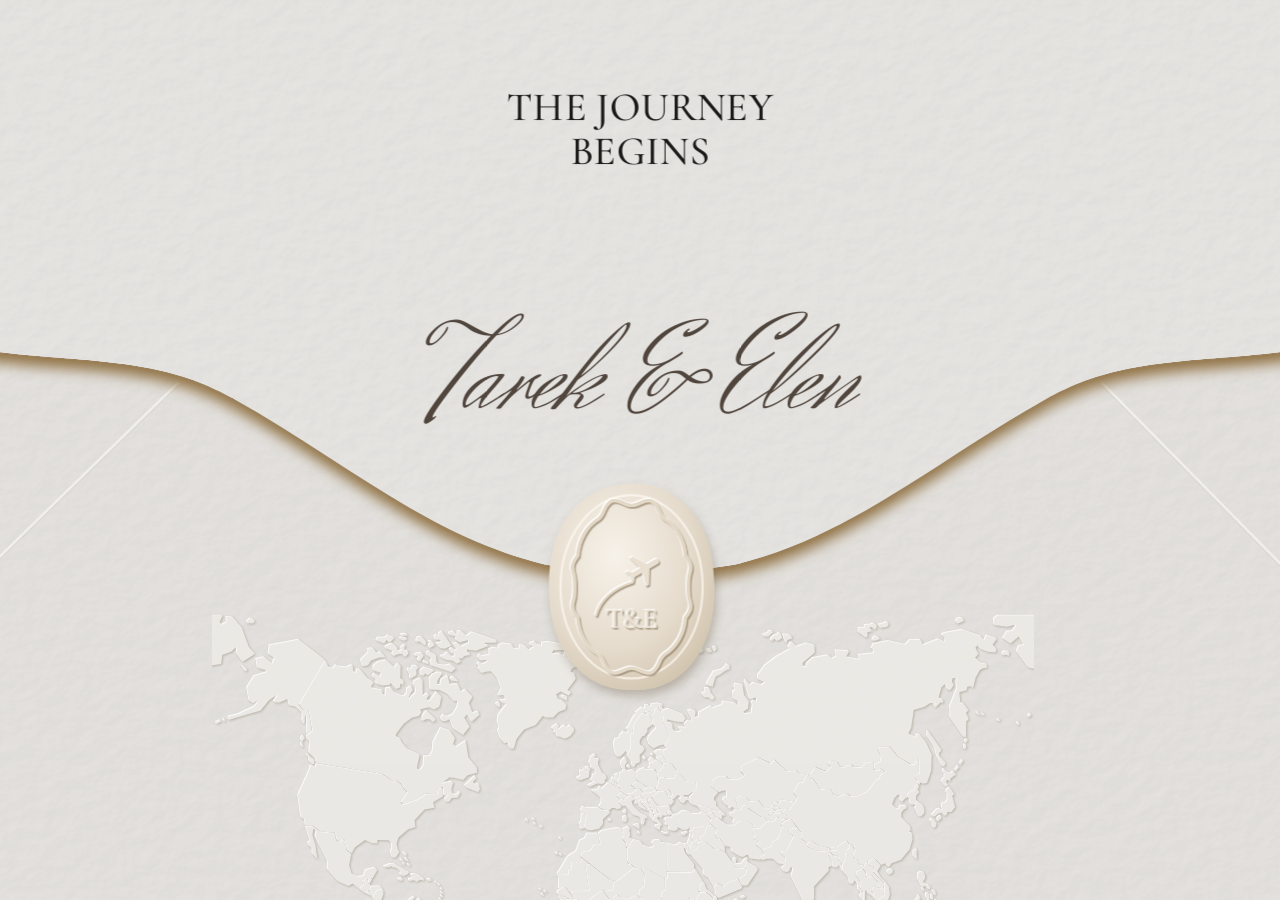
==== index.html @ 135fc6ed "Update index.html" ====
<!DOCTYPE html>
<html lang="en">
<head>
  <meta charset="UTF-8">
  <meta name="viewport" content="width=device-width, initial-scale=1">
  <title>Save the Date</title>
  <meta name="description" content="Tarek &amp; Elen · July 22, 2027 · Yerevan, Armenia">
  <meta property="og:type" content="website">
  <meta property="og:url" content="https://tarekandelen.com/">
  <meta property="og:title" content="Save the Date">
  <meta property="og:description" content="Tarek &amp; Elen · July 22, 2027 · Yerevan, Armenia">
  <meta property="og:image" content="https://tarekandelen.com/images/share-preview.jpg">
  <meta property="og:image:width" content="1200">
  <meta property="og:image:height" content="630">
  <meta name="twitter:card" content="summary_large_image">
  <meta name="twitter:title" content="Save the Date">
  <meta name="twitter:description" content="Tarek &amp; Elen · July 22, 2027 · Yerevan, Armenia">
  <meta name="twitter:image" content="https://tarekandelen.com/images/share-preview.jpg">
  <link rel="icon" href="data:,">
  <link rel="preconnect" href="https://fonts.googleapis.com">
  <link rel="preconnect" href="https://fonts.gstatic.com" crossorigin>
  <link href="https://fonts.googleapis.com/css2?family=Cormorant+Garamond:wght@400;500;600;700&family=Cormorant+SC:wght@500;600;700&family=Gilda+Display&family=Great+Vibes&family=Herr+Von+Muellerhoff&family=Hurricane&family=Ms+Madi&family=Pinyon+Script&family=Playfair+Display:wght@800&family=Tinos&display=swap" rel="stylesheet">
  <link rel="stylesheet" href="css/style.css">
</head>
<body>

  <!-- ============ PAGE 1 : ENVELOPE ============ -->
  <main id="page-envelope" class="page is-active" aria-label="Envelope">
    <div class="stage">
      <svg class="envelope env-back" viewBox="0 0 1568 788" preserveAspectRatio="none" aria-hidden="true">
        <defs>
          <filter id="paper" x="0" y="0" width="100%" height="100%">
            <feTurbulence type="fractalNoise" baseFrequency="0.06 0.08" numOctaves="3" seed="7" result="n"/>
            <feDiffuseLighting in="n" lighting-color="#fff" surfaceScale="0.7" result="l">
              <feDistantLight azimuth="225" elevation="55"/>
            </feDiffuseLighting>
            <feComposite in="l" in2="SourceGraphic" operator="in" result="lit"/>
            <feComponentTransfer in="lit" result="soft"><feFuncR type="linear" slope=".35" intercept=".65"/><feFuncG type="linear" slope=".35" intercept=".65"/><feFuncB type="linear" slope=".35" intercept=".65"/></feComponentTransfer>
            <feBlend in="SourceGraphic" in2="soft" mode="multiply"/>
          </filter>
          <filter id="flapShadow" x="-5%" y="-5%" width="110%" height="130%">
            <feGaussianBlur in="SourceAlpha" stdDeviation="6" result="b"/>
            <feOffset dy="9" result="o"/>
            <feFlood flood-color="#8c6c3c" flood-opacity="0.95"/>
            <feComposite in2="o" operator="in" result="s"/>
            <feMerge><feMergeNode in="s"/><feMergeNode in="SourceGraphic"/></feMerge>
          </filter>
        
          <linearGradient id="innerShade" x1="0" y1="0" x2="0" y2="1">
            <stop offset="0" stop-color="#cbc4b8"/>
            <stop offset="1" stop-color="#e2ddd4"/>
          </linearGradient>
          <filter id="pocketShadow" x="-5%" y="-30%" width="110%" height="140%">
            <feDropShadow dx="0" dy="-4" stdDeviation="5" flood-color="#6f5f47" flood-opacity=".35"/>
          </filter>
        </defs>
        <rect width="1568" height="788" fill="url(#innerShade)"/>
        <rect width="1568" height="788" fill="#d4cfc6" opacity=".5" filter="url(#paper)"/>
      </svg>

      <div class="env-card" aria-hidden="true">
        <img src="images/hero-photo.jpg" alt="">
        <div class="env-card-text">
          <div class="ec-head"><span class="ec-dash"></span><span class="ec-std">SAVE THE<br>DATE</span><span class="ec-dash"></span></div>
          <span class="ec-date">July 22, 2027</span>
        </div>
      </div>

      <svg class="envelope env-front" viewBox="0 0 1568 788" preserveAspectRatio="none" aria-hidden="true">
        <g filter="url(#pocketShadow)">
          <path fill="#e8e6e2" filter="url(#paper)" d="M0 228 C40 268 120 300 260 312 C340 318 380 322 430 350 C520 400 600 470 700 494 C740 502 828 502 868 494 C968 470 1048 400 1138 350 C1188 322 1228 318 1308 312 C1448 300 1528 268 1568 228 L1568 788 L0 788 Z"/>
        </g>
        <path d="M380 335 L0 705" stroke="#f6f5f2" stroke-width="2.5" opacity=".75"/>
        <path d="M380 337 L0 707" stroke="#d3d0ca" stroke-width="1" opacity=".6"/>
        <path d="M1188 335 L1568 720" stroke="#f6f5f2" stroke-width="2.5" opacity=".75"/>
        <path d="M1188 337 L1568 722" stroke="#d3d0ca" stroke-width="1" opacity=".6"/>
      </svg>

      <img class="world-map" src="images/world-map.svg" alt="" aria-hidden="true">

      <div class="flap-layer">
      <svg class="envelope env-flap" viewBox="0 0 1568 788" preserveAspectRatio="none" aria-hidden="true">
        <g filter="url(#flapShadow)">
          <path fill="#eae9e6" filter="url(#paper)" d="M0 228 C40 268 120 300 260 312 C340 318 380 322 430 350 C520 400 600 470 700 494 C740 502 828 502 868 494 C968 470 1048 400 1138 350 C1188 322 1228 318 1308 312 C1448 300 1528 268 1568 228 L1568 0 L0 0 Z"/>
        </g>
      </svg>
      <h2 class="journey">THE JOURNEY<br>BEGINS</h2>
      <h1 class="env-names">Tarek &amp; Elen</h1>

      <a class="seal-link" href="#invitation" id="open-invitation" aria-label="Open invitation">
      <svg class="seal" viewBox="0 0 150 185" aria-hidden="true">
        <defs>
          <radialGradient id="wax" cx="40%" cy="35%" r="75%">
            <stop offset="0" stop-color="#f7f2ea"/>
            <stop offset=".6" stop-color="#e6dccd"/>
            <stop offset="1" stop-color="#cfc1aa"/>
          </radialGradient>
          <filter id="sealShadow" x="-20%" y="-20%" width="140%" height="140%">
            <feDropShadow dx="2" dy="5" stdDeviation="4" flood-color="#6b5a40" flood-opacity=".35"/>
          </filter>
          <filter id="emboss" x="-10%" y="-10%" width="120%" height="120%">
            <feDropShadow dx="-1" dy="-1" stdDeviation=".4" flood-color="#fff" flood-opacity=".95" result="h"/>
            <feDropShadow dx="1.2" dy="1.4" stdDeviation=".6" flood-color="#8d7c62" flood-opacity=".7"/>
          </filter>
        </defs>
        <path filter="url(#sealShadow)" fill="url(#wax)" d="M75 3 C95 2 112 10 126 26 C141 43 147 66 147 92 C148 120 141 145 125 163 C110 179 92 184 74 183 C55 183 37 176 24 160 C8 141 3 117 3 92 C3 66 9 42 25 25 C38 11 56 3 75 3 Z"/>
        <ellipse cx="75" cy="93" rx="62" ry="80" fill="none" stroke="#fffaf2" stroke-width="2" opacity=".7"/>
        <g filter="url(#emboss)" fill="#e9e0d2">
          <path fill="none" stroke="#e3d8c6" stroke-width="3" d="M75 22 C82 22 86 16 92 18 C100 22 98 30 104 34 C114 40 121 52 122 66 C125 70 128 74 126 80 C124 86 124 100 126 106 C128 112 125 116 122 120 C121 134 114 146 104 152 C98 156 100 164 92 168 C86 170 82 164 75 164 C68 164 64 170 58 168 C50 164 52 156 46 152 C36 146 29 134 28 120 C25 116 22 112 24 106 C26 100 26 86 24 80 C22 74 25 70 28 66 C29 52 36 40 46 34 C52 30 50 22 58 18 C64 16 68 22 75 22 Z"/>
          <path fill="none" stroke="#e3d8c6" stroke-width="1.8" stroke-linecap="round" d="M44 118 C48 104 60 94 76 89"/>
          <g transform="translate(86 78) rotate(60) scale(1.5) translate(-12 -12)">
            <path d="M21 16v-2l-8-5V3.5c0-.83-.67-1.5-1.5-1.5S10 2.67 10 3.5V9l-8 5v2l8-2.5V19l-2 1.5V22l3.5-1 3.5 1v-1.5L13 19v-5.5l8 2.5z"/>
          </g>
          <text x="75" y="129" text-anchor="middle" font-family="Cormorant Garamond, serif" font-size="25" font-weight="500" letter-spacing="-0.5">T&amp;E</text>
        </g>
      </svg>
      </a>
      </div>

    </div>
  </main>

  <!-- ============ PAGE 2 : INVITATION ============ -->
  <main id="page-invitation" class="page" aria-label="Invitation">

    <!-- Save the date -->
    <section class="hero">
      <div class="bg" style="background-image:url('images/hero-background.jpg')"></div>
      <img class="hero-photo" src="images/hero-photo.jpg" alt="Tarek and Elen">
      <div class="hero-text">
        <div class="std-block">
          <span class="gold-dash"></span>
          <h1 class="std">SAVE THE<br>DATE</h1>
          <span class="gold-dash"></span>
        </div>
        <p class="std-date">July 22, 2027</p>
        <p class="std-names">Tarek &amp; Elen</p>
      </div>
    </section>


    <!-- Wedding passport -->
    <section class="panel passport">
      <div class="bg fade" style="background-image:url('images/passport-background.jpg')"></div>
      <div class="card">
        <!-- PASSPORT ART START (generated by tools/make_passport_svg.py; strip photos = images/strip-1.jpg, strip-2.jpg, strip-3.jpg) -->
<svg class="passport-art" viewBox="0 0 882 1800" preserveAspectRatio="xMidYMid slice" aria-hidden="true">
  <defs>
    <linearGradient id="pp-bg" x1="0" y1="0" x2="0" y2="1">
      <stop offset="0" stop-color="#f4eee8"/><stop offset=".55" stop-color="#f1e8de"/><stop offset="1" stop-color="#efe3d4"/>
    </linearGradient>
    <filter id="pp-linen" x="0" y="0" width="100%" height="100%">
      <feTurbulence type="fractalNoise" baseFrequency="0.9 0.012" numOctaves="2" seed="3" result="a"/>
      <feTurbulence type="fractalNoise" baseFrequency="0.012 0.9" numOctaves="2" seed="5" result="b"/>
      <feBlend in="a" in2="b" mode="multiply" result="n"/>
      <feColorMatrix in="n" type="matrix" values="0 0 0 0 .55  0 0 0 0 .45  0 0 0 0 .35  0 0 0 -.9 .62" result="tint"/>
      <feComposite in="tint" in2="SourceGraphic" operator="in" result="t"/>
      <feMerge><feMergeNode in="SourceGraphic"/><feMergeNode in="t"/></feMerge>
    </filter>
    <filter id="pp-soft" x="-30%" y="-30%" width="160%" height="160%"><feGaussianBlur stdDeviation="18"/></filter>
    <filter id="pp-shadow" x="-20%" y="-20%" width="140%" height="140%">
      <feDropShadow dx="3" dy="8" stdDeviation="9" flood-color="#6d5b44" flood-opacity=".28"/>
    </filter>
    <filter id="pp-shadow-sm" x="-20%" y="-20%" width="140%" height="140%">
      <feDropShadow dx="2" dy="4" stdDeviation="4" flood-color="#5d4e3a" flood-opacity=".3"/>
    </filter>
    <filter id="pp-emboss" x="-10%" y="-10%" width="120%" height="120%">
      <feDropShadow dx="-1.2" dy="-1.2" stdDeviation=".5" flood-color="#fff" flood-opacity=".95" result="h"/>
      <feDropShadow dx="1.5" dy="1.8" stdDeviation=".8" flood-color="#8d7a5c" flood-opacity=".65"/>
    </filter>
    <filter id="pp-paper" x="0" y="0" width="100%" height="100%">
      <feTurbulence type="fractalNoise" baseFrequency=".8" numOctaves="2" seed="9" result="n"/>
      <feColorMatrix in="n" type="matrix" values="0 0 0 0 .4  0 0 0 0 .4  0 0 0 0 .4  0 0 0 -1.2 .75" result="g"/>
      <feComposite in="g" in2="SourceGraphic" operator="in" result="t"/>
      <feMerge><feMergeNode in="SourceGraphic"/><feMergeNode in="t"/></feMerge>
    </filter>
    <filter id="pp-bw"><feColorMatrix type="saturate" values="0"/></filter>
    <linearGradient id="pp-cover" x1="0" y1="0" x2="1" y2="1">
      <stop offset="0" stop-color="#e3e1dd"/><stop offset=".5" stop-color="#d9d6d1"/><stop offset="1" stop-color="#cfccc6"/>
    </linearGradient>
    <linearGradient id="pp-env-back" x1="0" y1="0" x2="0" y2="1">
      <stop offset="0" stop-color="#c2c6cc"/><stop offset="1" stop-color="#babfc6"/>
    </linearGradient>
    <linearGradient id="pp-env-front" x1="0" y1="0" x2="0" y2="1">
      <stop offset="0" stop-color="#d1d4d9"/><stop offset="1" stop-color="#c8ccd2"/>
    </linearGradient>
    <radialGradient id="pp-wax" cx="38%" cy="32%" r="75%">
      <stop offset="0" stop-color="#faf5ea"/><stop offset=".6" stop-color="#ebe0cc"/><stop offset="1" stop-color="#d3c3a6"/>
    </radialGradient>
    <radialGradient id="pp-cushion" cx="45%" cy="40%" r="65%">
      <stop offset="0" stop-color="#fbf6ec"/><stop offset=".7" stop-color="#f1e6d3"/><stop offset="1" stop-color="#e2d2b8"/>
    </radialGradient>
    <radialGradient id="pp-ruffle" cx="50%" cy="45%" r="60%">
      <stop offset=".6" stop-color="#efe3cf"/><stop offset="1" stop-color="#e4d4b9"/>
    </radialGradient>
    <linearGradient id="pp-gold" x1="0" y1="0" x2="1" y2="1">
      <stop offset="0" stop-color="#e8cd94"/><stop offset=".5" stop-color="#b98d4d"/><stop offset="1" stop-color="#ddbf82"/>
    </linearGradient>
    <radialGradient id="petal" cx="40%" cy="35%" r="80%">
      <stop offset="0" stop-color="#ffffff"/><stop offset=".7" stop-color="#f6f1e7"/><stop offset="1" stop-color="#e3dac8"/>
    </radialGradient>
    <radialGradient id="petalIn" cx="50%" cy="50%" r="70%">
      <stop offset="0" stop-color="#f3ead6"/><stop offset="1" stop-color="#fbf8f1"/>
    </radialGradient>
    <clipPath id="pp-ph1"><rect x="0" y="0" width="212" height="196"/></clipPath>
  </defs>

  <!-- linen background + silk -->
  <rect width="882" height="1800" fill="url(#pp-bg)" filter="url(#pp-linen)"/>
  <g filter="url(#pp-soft)" fill="#fff" opacity=".5" transform="rotate(-8 441 1300)">
    <path d="M-40 1060 C140 1000 300 1090 460 1040 C620 990 760 1060 940 1010 L940 1090 C760 1140 620 1070 460 1120 C300 1170 140 1080 -40 1140Z"/>
    <path d="M-40 1300 C160 1230 330 1330 500 1270 C670 1210 790 1290 940 1240 L940 1320 C790 1370 670 1290 500 1350 C330 1410 160 1310 -40 1380Z" opacity=".8"/>
    <path d="M-40 1560 C160 1500 330 1590 520 1530 C700 1470 800 1550 940 1510 L940 1610 C800 1650 700 1570 520 1630 C330 1690 160 1600 -40 1660Z" opacity=".7"/>
  </g>

  <!-- envelope back -->
  <g filter="url(#pp-shadow)">
    <rect x="158" y="548" width="632" height="502" rx="4" fill="url(#pp-env-back)"/>
  </g>
  <path d="M170 560 L480 790 L778 560Z" fill="#ece3d4"/>

  <!-- photo strip -->
  <g transform="rotate(1.6 665 390)" filter="url(#pp-shadow-sm)">
    <rect x="532" y="62" width="262" height="648" fill="#fbfbfa"/>
    <text x="543" y="98" font-size="11" fill="#555" font-family="Arial">&#x25AA;&#x25AA;</text>
    <text x="772" y="330" font-size="11" fill="#555" font-family="Arial">&#x25AA;&#x25AA;</text>
    <g transform="translate(557 78)"><rect width="212" height="196" fill="#bbb"/>
      <image href="images/strip-1.jpg" width="212" height="196" preserveAspectRatio="xMidYMid slice" clip-path="url(#pp-ph1)" filter="url(#pp-bw)"/></g>
    <g transform="translate(557 288)"><rect width="212" height="196" fill="#bbb"/>
      <image href="images/strip-2.jpg" width="212" height="196" preserveAspectRatio="xMidYMid slice" clip-path="url(#pp-ph1)" filter="url(#pp-bw)"/></g>
    <g transform="translate(557 498)"><rect width="212" height="196" fill="#bbb"/>
      <image href="images/strip-3.jpg" width="212" height="196" preserveAspectRatio="xMidYMid slice" clip-path="url(#pp-ph1)" filter="url(#pp-bw)"/></g>
  </g>

  <!-- passport -->
  <g transform="rotate(-2.5 355 425)" filter="url(#pp-shadow)">
    <rect x="148" y="160" width="412" height="530" rx="24" fill="url(#pp-cover)" filter="url(#pp-paper)"/>
    <rect x="148" y="160" width="26" height="530" rx="12" fill="#fff" opacity=".35"/>
    <rect x="160" y="172" width="388" height="506" rx="16" fill="none" stroke="#f3f1ec" stroke-width="2" stroke-dasharray="7 6" opacity=".9"/>
    <g fill="#4a4846">
      <text x="355" y="268" text-anchor="middle" font-family="Ms Madi, cursive" font-size="92" stroke="#4a4846" stroke-width="1.6">Wedding</text>
      <text x="358" y="330" text-anchor="middle" font-family="Cormorant SC, serif" font-weight="600" font-size="34" letter-spacing="4">PASSPORT</text>
      <ellipse cx="370" cy="455" rx="108" ry="98" fill="none" stroke="#5a5856" stroke-width="1.6"/>
      <path d="M262 515 C300 495 360 520 420 540 C470 556 520 548 548 532" fill="none" stroke="#4a4846" stroke-width="2.4" stroke-linecap="round"/>
      <path d="M392 360 C420 352 452 356 470 340" fill="none" stroke="#4a4846" stroke-width="2.2" stroke-linecap="round"/>
      <text x="338" y="470" text-anchor="middle" font-family="Pinyon Script, cursive" font-size="150">T</text>
      <text x="402" y="532" text-anchor="middle" font-family="Cormorant Garamond, serif" font-weight="500" font-size="132">E</text>
      <g stroke="#4a4846" stroke-width="2" fill="#4a4846">
        <path d="M262 545 C276 530 292 522 308 520" fill="none"/>
        <ellipse cx="274" cy="526" rx="9" ry="4" transform="rotate(-40 274 526)"/>
        <ellipse cx="288" cy="518" rx="9" ry="4" transform="rotate(-50 288 518)"/>
        <ellipse cx="282" cy="540" rx="9" ry="4" transform="rotate(20 282 540)"/>
        <ellipse cx="298" cy="532" rx="9" ry="4" transform="rotate(10 298 532)"/>
      </g>
      <text x="376" y="642" text-anchor="middle" font-family="Cormorant SC, serif" font-weight="700" font-size="28" letter-spacing="4">ARMENIA</text>
    </g>
  </g>

  <!-- rose (behind the front pocket) -->
  <path d="M150 520 C180 560 210 590 240 640" fill="none" stroke="#7f9a6c" stroke-width="5" stroke-linecap="round"/>
  <path d="M168 548 C150 540 128 552 112 590 C140 588 160 572 168 548Z" fill="#8aa576"/>
  <path d="M190 560 C200 534 222 520 240 516 C236 540 214 556 190 560Z" fill="#9ab285"/>
  <g filter="url(#pp-shadow-sm)"><ellipse cx="116" cy="500" rx="52" ry="30" transform="rotate(-12 116 500)" fill="url(#petal)" stroke="#e6dccb" stroke-width="1.2"/><ellipse cx="156" cy="482" rx="42" ry="28" transform="rotate(38 156 482)" fill="url(#petal)" stroke="#e6dccb" stroke-width="1.2"/><ellipse cx="80" cy="478" rx="40" ry="26" transform="rotate(-58 80 478)" fill="url(#petal)" stroke="#e6dccb" stroke-width="1.2"/><ellipse cx="150" cy="506" rx="40" ry="22" transform="rotate(-18 150 506)" fill="url(#petal)" stroke="#e6dccb" stroke-width="1.2"/><ellipse cx="92" cy="508" rx="38" ry="22" transform="rotate(16 92 508)" fill="url(#petal)" stroke="#e6dccb" stroke-width="1.2"/><ellipse cx="134" cy="456" rx="38" ry="28" transform="rotate(12 134 456)" fill="url(#petal)" stroke="#e6dccb" stroke-width="1.2"/><ellipse cx="100" cy="458" rx="34" ry="26" transform="rotate(-30 100 458)" fill="url(#petal)" stroke="#e6dccb" stroke-width="1.2"/><ellipse cx="122" cy="446" rx="28" ry="22" transform="rotate(0 122 446)" fill="url(#petal)" stroke="#e6dccb" stroke-width="1.2"/><ellipse cx="124" cy="478" rx="34" ry="26" transform="rotate(20 124 478)" fill="url(#petalIn)" stroke="#e6dccb" stroke-width="1.2"/><ellipse cx="112" cy="484" rx="24" ry="18" transform="rotate(-35 112 484)" fill="url(#petalIn)" stroke="#e6dccb" stroke-width="1.2"/><ellipse cx="132" cy="470" rx="18" ry="14" transform="rotate(50 132 470)" fill="url(#petalIn)" stroke="#e6dccb" stroke-width="1.2"/><circle cx="121" cy="478" r="8" fill="#ead8a0" opacity=".85"/><path d="M100 470 C110 462 128 462 140 470" fill="none" stroke="#e2d6bf" stroke-width="1.5"/></g>

  <!-- envelope front pocket -->
  <g filter="url(#pp-shadow-sm)">
    <path d="M158 566 L480 800 L790 562 L790 1050 L158 1050Z" fill="url(#pp-env-front)"/>
  </g>
  <path d="M158 1050 L430 830 M790 1050 L530 830" stroke="#dde1e7" stroke-width="2" opacity=".8"/>
  <path d="M480 800 C440 760 400 720 352 690" fill="none" stroke="url(#pp-gold)" stroke-width="2.2"/>

  <!-- wax seal -->
  <g filter="url(#pp-shadow-sm)">
    <path fill="url(#pp-wax)" d="M480 732 C520 730 552 760 553 802 C555 842 524 874 482 875 C440 877 408 846 407 804 C406 762 440 733 480 732Z"/>
  </g>
  <circle cx="480" cy="804" r="50" fill="none" stroke="#e3d6bf" stroke-width="3" filter="url(#pp-emboss)"/>
  <g transform="translate(480 806) scale(2.6) translate(-12 -12)" fill="#ece2d0" filter="url(#pp-emboss)"><path d="M21 16v-2l-8-5V3.5c0-.83-.67-1.5-1.5-1.5S10 2.67 10 3.5V9l-8 5v2l8-2.5V19l-2 1.5V22l3.5-1 3.5 1v-1.5L13 19v-5.5l8 2.5z"/></g>

  <!-- calla lilies + ribbon -->
  <g fill="none" stroke-linecap="round" filter="url(#pp-shadow-sm)">
    <path d="M110 1440 C170 1400 240 1395 300 1345 C318 1330 330 1350 318 1362 C300 1380 280 1350 300 1345 C350 1385 400 1420 470 1428" stroke="#e7e1d6" stroke-width="9"/>
    <path d="M110 1440 C170 1400 240 1395 300 1345 C318 1330 330 1350 318 1362 C300 1380 280 1350 300 1345 C350 1385 400 1420 470 1428" stroke="#fdfcf9" stroke-width="6"/>
    <path d="M300 1345 C290 1395 268 1430 240 1470" stroke="#e7e1d6" stroke-width="9"/>
    <path d="M300 1345 C290 1395 268 1430 240 1470" stroke="#fdfcf9" stroke-width="6"/>
  </g>
  <path d="M262 1150 C276 1220 290 1280 300 1350 M300 1210 C304 1260 304 1300 300 1350" fill="none" stroke="#8fa77a" stroke-width="7" stroke-linecap="round"/>
  <g filter="url(#pp-shadow-sm)">
    <g transform="translate(250 1150) rotate(-25) scale(1.05)"><path d="M0 0 C-30 -10 -48 -42 -40 -70 C-22 -60 -8 -60 0 -78 C8 -60 22 -60 40 -70 C48 -42 30 -10 0 0Z" fill="url(#petal)" stroke="#e2d8c6" stroke-width="1.2"/><path d="M0 -6 C-14 -20 -18 -44 -12 -60 M0 -6 C14 -20 18 -44 12 -60" fill="none" stroke="#e8dfcf" stroke-width="1.2"/><path d="M0 -4 L2 -40" stroke="#e8cf6a" stroke-width="4" stroke-linecap="round"/><path d="M0 0 C2 10 0 22 -4 30" fill="none" stroke="#8fa77a" stroke-width="7" stroke-linecap="round"/></g>
    <g transform="translate(300 1225) rotate(15) scale(0.95)"><path d="M0 0 C-30 -10 -48 -42 -40 -70 C-22 -60 -8 -60 0 -78 C8 -60 22 -60 40 -70 C48 -42 30 -10 0 0Z" fill="url(#petal)" stroke="#e2d8c6" stroke-width="1.2"/><path d="M0 -6 C-14 -20 -18 -44 -12 -60 M0 -6 C14 -20 18 -44 12 -60" fill="none" stroke="#e8dfcf" stroke-width="1.2"/><path d="M0 -4 L2 -40" stroke="#e8cf6a" stroke-width="4" stroke-linecap="round"/><path d="M0 0 C2 10 0 22 -4 30" fill="none" stroke="#8fa77a" stroke-width="7" stroke-linecap="round"/></g>
  </g>

  <!-- ruffled heart -->
  <g filter="url(#pp-shadow)">
    <g fill="url(#pp-ruffle)"><circle cx="572.0" cy="1102.0" r="30"/><circle cx="582.3" cy="1069.7" r="30"/><circle cx="603.0" cy="1042.3" r="30"/><circle cx="631.6" cy="1023.1" r="30"/><circle cx="664.9" cy="1014.9" r="30"/><circle cx="699.1" cy="1018.9" r="30"/><circle cx="729.7" cy="1033.6" r="30"/><circle cx="754.3" cy="1057.3" r="30"/><circle cx="769.8" cy="1088.1" r="30"/><circle cx="773.3" cy="1122.1" r="30"/><circle cx="765.0" cy="1155.3" r="30"/><circle cx="748.0" cy="1185.4" r="30"/><circle cx="725.9" cy="1211.9" r="30"/><circle cx="701.3" cy="1235.8" r="30"/><circle cx="675.1" cy="1258.7" r="30"/><circle cx="648.7" cy="1281.3" r="30"/><circle cx="623.0" cy="1304.6" r="30"/><circle cx="599.4" cy="1329.4" r="30"/><circle cx="579.8" cy="1357.2" r="30"/><circle cx="569.5" cy="1368.9" r="30"/><circle cx="552.4" cy="1339.2" r="30"/><circle cx="530.0" cy="1313.5" r="30"/><circle cx="504.7" cy="1289.6" r="30"/><circle cx="478.3" cy="1266.7" r="30"/><circle cx="452.1" cy="1244.2" r="30"/><circle cx="426.7" cy="1220.7" r="30"/><circle cx="403.5" cy="1195.3" r="30"/><circle cx="384.2" cy="1166.5" r="30"/><circle cx="372.4" cy="1134.3" r="30"/><circle cx="371.5" cy="1100.4" r="30"/><circle cx="382.7" cy="1068.1" r="30"/><circle cx="404.1" cy="1041.6" r="30"/><circle cx="432.8" cy="1023.3" r="30"/><circle cx="466.0" cy="1015.0" r="30"/><circle cx="500.1" cy="1018.6" r="30"/><circle cx="530.5" cy="1033.6" r="30"/><circle cx="554.5" cy="1058.0" r="30"/><circle cx="569.4" cy="1088.4" r="30"/><path d="M572.0 1102.0 L572.0 1101.3 L572.2 1099.2 L572.8 1095.8 L573.8 1091.2 L575.5 1085.5 L577.9 1078.9 L581.3 1071.7 L585.6 1064.0 L590.9 1056.1 L597.2 1048.3 L604.6 1040.9 L612.9 1034.0 L622.2 1027.9 L632.4 1022.7 L643.3 1018.8 L654.7 1016.1 L666.6 1014.9 L678.7 1015.1 L690.9 1016.8 L702.9 1020.1 L714.6 1024.8 L725.7 1030.9 L736.0 1038.3 L745.4 1046.9 L753.7 1056.5 L760.7 1067.0 L766.2 1078.2 L770.3 1090.0 L772.8 1102.2 L773.6 1114.6 L772.8 1127.2 L770.3 1139.8 L766.2 1152.3 L760.7 1164.7 L753.7 1177.0 L745.4 1188.9 L736.0 1200.7 L725.7 1212.1 L714.6 1223.3 L702.9 1234.3 L690.9 1245.0 L678.7 1255.6 L666.6 1265.9 L654.7 1276.1 L643.3 1286.0 L632.4 1295.8 L622.2 1305.3 L612.9 1314.6 L604.6 1323.5 L597.2 1332.1 L590.9 1340.1 L585.6 1347.7 L581.3 1354.6 L577.9 1360.8 L575.5 1366.3 L573.8 1370.8 L572.8 1374.4 L572.2 1377.1 L572.0 1378.7 L572.0 1379.2 L572.0 1378.7 L571.8 1377.1 L571.2 1374.4 L570.2 1370.8 L568.5 1366.3 L566.1 1360.8 L562.7 1354.6 L558.4 1347.7 L553.1 1340.1 L546.8 1332.1 L539.4 1323.5 L531.1 1314.6 L521.8 1305.3 L511.6 1295.8 L500.7 1286.0 L489.3 1276.1 L477.4 1265.9 L465.3 1255.6 L453.1 1245.0 L441.1 1234.3 L429.4 1223.3 L418.3 1212.1 L408.0 1200.7 L398.6 1188.9 L390.3 1177.0 L383.3 1164.7 L377.8 1152.3 L373.7 1139.8 L371.2 1127.2 L370.4 1114.6 L371.2 1102.2 L373.7 1090.0 L377.8 1078.2 L383.3 1067.0 L390.3 1056.5 L398.6 1046.9 L408.0 1038.3 L418.3 1030.9 L429.4 1024.8 L441.1 1020.1 L453.1 1016.8 L465.3 1015.1 L477.4 1014.9 L489.3 1016.1 L500.7 1018.8 L511.6 1022.7 L521.8 1027.9 L531.1 1034.0 L539.4 1040.9 L546.8 1048.3 L553.1 1056.1 L558.4 1064.0 L562.7 1071.7 L566.1 1078.9 L568.5 1085.5 L570.2 1091.2 L571.2 1095.8 L571.8 1099.2 L572.0 1101.3Z"/></g>
  </g>
  <g stroke="#dccbaf" stroke-width="1.5" opacity=".3"><line x1="572.0" y1="1102.0" x2="572.0" y2="1111.5"/><line x1="582.3" y1="1069.7" x2="580.0" y2="1086.3"/><line x1="603.0" y1="1042.3" x2="596.2" y2="1064.9"/><line x1="631.6" y1="1023.1" x2="618.5" y2="1049.9"/><line x1="664.9" y1="1014.9" x2="644.5" y2="1043.6"/><line x1="699.1" y1="1018.9" x2="671.2" y2="1046.6"/><line x1="729.7" y1="1033.6" x2="695.0" y2="1058.1"/><line x1="754.3" y1="1057.3" x2="714.2" y2="1076.6"/><line x1="769.8" y1="1088.1" x2="726.3" y2="1100.6"/><line x1="773.3" y1="1122.1" x2="729.0" y2="1127.2"/><line x1="765.0" y1="1155.3" x2="722.6" y2="1153.1"/><line x1="748.0" y1="1185.4" x2="709.3" y2="1176.5"/><line x1="725.9" y1="1211.9" x2="692.1" y2="1197.2"/><line x1="701.3" y1="1235.8" x2="672.8" y2="1215.8"/><line x1="675.1" y1="1258.7" x2="652.4" y2="1233.7"/><line x1="648.7" y1="1281.3" x2="631.8" y2="1251.3"/><line x1="623.0" y1="1304.6" x2="611.8" y2="1269.5"/><line x1="599.4" y1="1329.4" x2="593.4" y2="1288.8"/><line x1="579.8" y1="1357.2" x2="578.1" y2="1310.5"/><line x1="569.5" y1="1368.9" x2="570.1" y2="1319.7"/><line x1="552.4" y1="1339.2" x2="556.7" y2="1296.5"/><line x1="530.0" y1="1313.5" x2="539.2" y2="1276.4"/><line x1="504.7" y1="1289.6" x2="519.5" y2="1257.8"/><line x1="478.3" y1="1266.7" x2="498.9" y2="1240.0"/><line x1="452.1" y1="1244.2" x2="478.5" y2="1222.4"/><line x1="426.7" y1="1220.7" x2="458.6" y2="1204.0"/><line x1="403.5" y1="1195.3" x2="440.6" y2="1184.2"/><line x1="384.2" y1="1166.5" x2="425.5" y2="1161.7"/><line x1="372.4" y1="1134.3" x2="416.3" y2="1136.6"/><line x1="371.5" y1="1100.4" x2="415.6" y2="1110.2"/><line x1="382.7" y1="1068.1" x2="424.4" y2="1085.0"/><line x1="404.1" y1="1041.6" x2="441.0" y2="1064.4"/><line x1="432.8" y1="1023.3" x2="463.5" y2="1050.0"/><line x1="466.0" y1="1015.0" x2="489.3" y2="1043.6"/><line x1="500.1" y1="1018.6" x2="515.9" y2="1046.4"/><line x1="530.5" y1="1033.6" x2="539.7" y2="1058.1"/><line x1="554.5" y1="1058.0" x2="558.4" y2="1077.2"/><line x1="569.4" y1="1088.4" x2="570.0" y2="1100.9"/></g>
  <g filter="url(#pp-shadow-sm)">
    <path d="M572.0 1108.0 L572.0 1107.5 L572.2 1105.9 L572.6 1103.4 L573.4 1099.9 L574.6 1095.7 L576.4 1090.8 L578.9 1085.4 L582.1 1079.6 L586.1 1073.8 L590.8 1068.0 L596.3 1062.4 L602.5 1057.2 L609.5 1052.7 L617.1 1048.9 L625.2 1045.9 L633.7 1043.9 L642.6 1043.0 L651.6 1043.2 L660.7 1044.5 L669.7 1046.9 L678.4 1050.4 L686.7 1055.0 L694.4 1060.5 L701.4 1066.9 L707.5 1074.1 L712.8 1081.9 L716.9 1090.3 L719.9 1099.0 L721.8 1108.1 L722.4 1117.4 L721.8 1126.8 L719.9 1136.2 L716.9 1145.6 L712.8 1154.8 L707.5 1163.9 L701.4 1172.9 L694.4 1181.6 L686.7 1190.2 L678.4 1198.5 L669.7 1206.7 L660.7 1214.7 L651.6 1222.6 L642.6 1230.3 L633.7 1237.9 L625.2 1245.3 L617.1 1252.6 L609.5 1259.7 L602.5 1266.6 L596.3 1273.3 L590.8 1279.6 L586.1 1285.7 L582.1 1291.3 L578.9 1296.5 L576.4 1301.1 L574.6 1305.1 L573.4 1308.5 L572.6 1311.2 L572.2 1313.2 L572.0 1314.4 L572.0 1314.8 L572.0 1314.4 L571.8 1313.2 L571.4 1311.2 L570.6 1308.5 L569.4 1305.1 L567.6 1301.1 L565.1 1296.5 L561.9 1291.3 L557.9 1285.7 L553.2 1279.6 L547.7 1273.3 L541.5 1266.6 L534.5 1259.7 L526.9 1252.6 L518.8 1245.3 L510.3 1237.9 L501.4 1230.3 L492.4 1222.6 L483.3 1214.7 L474.3 1206.7 L465.6 1198.5 L457.3 1190.2 L449.6 1181.6 L442.6 1172.9 L436.5 1163.9 L431.2 1154.8 L427.1 1145.6 L424.1 1136.2 L422.2 1126.8 L421.6 1117.4 L422.2 1108.1 L424.1 1099.0 L427.1 1090.3 L431.2 1081.9 L436.5 1074.1 L442.6 1066.9 L449.6 1060.5 L457.3 1055.0 L465.6 1050.4 L474.3 1046.9 L483.3 1044.5 L492.4 1043.2 L501.4 1043.0 L510.3 1043.9 L518.8 1045.9 L526.9 1048.9 L534.5 1052.7 L541.5 1057.2 L547.7 1062.4 L553.2 1068.0 L557.9 1073.8 L561.9 1079.6 L565.1 1085.4 L567.6 1090.8 L569.4 1095.7 L570.6 1099.9 L571.4 1103.4 L571.8 1105.9 L572.0 1107.5Z" fill="url(#pp-cushion)"/>
  </g>
  <g fill="#4d4a46" font-family="Cormorant SC, serif" text-anchor="middle">
    <text x="572" y="1140" font-size="27" font-weight="600" letter-spacing="5">SAVE OUR DATE</text>
    <text x="572" y="1196" font-size="40" font-weight="600" letter-spacing="6">07.22.2027</text>
  </g>
  <path d="M492 1236 C540 1262 600 1272 626 1252 C640 1240 630 1222 616 1228 C600 1236 612 1256 628 1248 C650 1238 670 1236 690 1240" fill="none" stroke="url(#pp-gold)" stroke-width="2"/>
  <g transform="translate(478 1228) rotate(-70) scale(1.6) translate(-12 -12)" fill="url(#pp-gold)"><path d="M21 16v-2l-8-5V3.5c0-.83-.67-1.5-1.5-1.5S10 2.67 10 3.5V9l-8 5v2l8-2.5V19l-2 1.5V22l3.5-1 3.5 1v-1.5L13 19v-5.5l8 2.5z"/></g>
</svg>
        <!-- PASSPORT ART END -->
        <p class="pack">PACK YOUR BAGS</p>
        <p class="married-in">we're getting married in</p>
        <p class="armenia">ARMENIA</p>
      </div>
    </section>

    <!-- Countdown -->
    <section class="panel countdown">
      <div class="bg fade blur" style="background-image:url('images/countdown-background.jpg')"></div>
      <div class="card" style="background-image:url('images/countdown-card.jpg')">
        <svg class="trail" viewBox="0 0 590 1135" preserveAspectRatio="none" aria-hidden="true">
          <defs>
            <linearGradient id="gold" x1="0" y1="0" x2="1" y2="1">
              <stop offset="0" stop-color="#e9cf98"/><stop offset=".5" stop-color="#b98d4d"/><stop offset="1" stop-color="#e2c486"/>
            </linearGradient>
          </defs>
          <path class="trail-line" d="M222 478 C300 515 470 555 548 640 C605 702 562 772 470 776 C385 780 362 752 420 766 C520 792 566 880 548 990 C538 1060 505 1108 476 1135"/>
          <g transform="translate(185 455) rotate(-50) scale(3.6) translate(-12 -12)" fill="url(#gold)">
            <path d="M21 16v-2l-8-5V3.5c0-.83-.67-1.5-1.5-1.5S10 2.67 10 3.5V9l-8 5v2l8-2.5V19l-2 1.5V22l3.5-1 3.5 1v-1.5L13 19v-5.5l8 2.5z"/>
          </g>
        </svg>
        <p class="cd-the">the</p>
        <p class="cd-word">COUNTDOWN</p>
        <p class="cd-ido">to &ldquo;I do&rdquo;</p>
        <div class="timer" id="timer" aria-live="off">
          <div class="unit"><span id="cd-days">000</span><small>DAYS</small></div>
          <span class="colon">:</span>
          <div class="unit"><span id="cd-hours">00</span><small>HOURS</small></div>
          <span class="colon">:</span>
          <div class="unit"><span id="cd-minutes">00</span><small>MINUTES</small></div>
          <span class="colon">:</span>
          <div class="unit"><span id="cd-seconds">00</span><small>SECONDS</small></div>
        </div>
        <p class="formal">FORMAL INVITATION TO FOLLOW</p>
        <p class="click-below">Click the box below</p>
        <a class="mail-btn" id="mail-btn" href="#" target="_blank" rel="noopener">SHARE YOUR MAILING ADDRESS</a>
        <p class="cant-wait">We can&rsquo;t wait to<br>celebrate with you in<br>Yerevan , Armenia!</p>
      </div>
    </section>

    <!-- Final -->
    <section class="panel final">
      <div class="bg fade" style="background-image:url('images/final-background.jpg')"></div>
      <div class="card" style="background-image:url('images/final-photo.jpg')">
        <p class="adventure">Our greatest adventure<br>begins here</p>
        <a class="go-back" href="#" id="go-back">&lt; GO BACK</a>
      </div>
    </section>
  </main>

  <audio id="music" preload="auto" loop></audio>
  <div id="yt-player" class="yt-player" aria-hidden="true"></div>

  <script src="js/config.js"></script>
  <script src="js/main.js"></script>
</body>
</html>
---- css/style.css ----
*,*::before,*::after{box-sizing:border-box;margin:0;padding:0}
html,body{background:#fff;-webkit-font-smoothing:antialiased}
a{color:inherit;text-decoration:none}
button{font:inherit;color:inherit;background:none;border:0;cursor:pointer}

.page{display:none}
.page.is-active{display:block;animation:fadeIn .6s ease both}
@keyframes fadeIn{from{opacity:0}to{opacity:1}}

/* ================= PAGE 1 : ENVELOPE ================= */
#page-envelope{position:fixed;inset:0;overflow:hidden;background:#e8e6e2}
.stage{
  position:absolute;left:50%;top:50%;
  width:max(100vw, calc(100vh * 1568 / 788));
  aspect-ratio:1568/788;
  transform:translate(-50%,-50%);
  container-type:size;
}
.envelope{position:absolute;inset:0;width:100%;height:100%}
.world-map{
  position:absolute;left:24.1%;top:68.3%;width:49.9%;
  filter:drop-shadow(-1px -1px 0 rgba(255,255,255,.9)) drop-shadow(1px 1.5px 1px rgba(110,95,70,.35));
  opacity:.95;pointer-events:none;
  clip-path:inset(0 4% 0 4%);
}
.journey{
  position:absolute;left:0;right:0;top:9.6%;
  font:500 2.25cqw/1.08 "Cormorant Garamond",serif;
  color:#1b1a19;text-align:center;letter-spacing:.01em;
}
.env-names{
  position:absolute;left:0;right:0;top:35.5%;
  font:400 min(7cqw, 22vw)/1 "Herr Von Muellerhoff",cursive;
  color:#51463e;text-align:center;white-space:nowrap;
}
.seal-link{position:absolute;left:44.75%;top:53.3%;width:9.6%;height:23.6%;cursor:pointer;transition:transform .25s ease,filter .25s ease;-webkit-tap-highlight-color:transparent}
.seal-link:hover,.seal-link:focus-visible{transform:scale(1.04);filter:brightness(1.03)}
.seal{display:block;width:100%;height:100%;overflow:visible}

/* envelope opening */
.env-flap{overflow:visible}
.flap-layer{position:absolute;inset:0;transform-origin:50% 0;transform:perspective(2200px) rotateX(0deg);backface-visibility:hidden;-webkit-backface-visibility:hidden;transition:transform 2s cubic-bezier(.55,.05,.35,1) .45s}
.env-card{
  position:absolute;left:50%;top:72cqh;height:62cqh;aspect-ratio:.72;max-width:88vw;
  transform:translateX(-50%);background:#fbfaf7;padding:1.4cqh;
  display:flex;flex-direction:column;box-shadow:0 2px 12px rgba(80,60,30,.2);
  transition:top 1.7s cubic-bezier(.25,.7,.3,1) 2.2s,transform 1s ease;
}
.env-card img{display:block;width:100%;flex:1 1 auto;min-height:0;object-fit:cover}
.env-card-text{display:flex;flex-direction:column;align-items:center;padding:2cqh 0 1cqh;color:#204a86;text-align:center}
.ec-head{display:flex;flex-direction:column;align-items:stretch;width:max-content}
.ec-std{font:400 4.6cqh/1.1 "Gilda Display",serif;letter-spacing:.01em}
.ec-dash{display:block;height:2px;border-radius:2px;background:linear-gradient(90deg,#d9b56a,#f3dc9c 50%,#c99a4c);margin:.9cqh 0}
.ec-date{font:500 3cqh/1 "Cormorant SC",serif;margin-top:1cqh;letter-spacing:.02em}
#page-envelope.is-opening .seal-link{transform:scale(.85);opacity:0;pointer-events:none;transition:transform .45s ease,opacity .45s ease}
#page-envelope.is-opening .flap-layer{transform:perspective(2200px) rotateX(180deg)}
#page-envelope.is-opening .env-card{top:5cqh}
#page-envelope.is-leaving{animation:fadeOut .7s ease both}
@keyframes fadeOut{from{opacity:1}to{opacity:0}}
#page-envelope.is-leaving .env-card{transform:translateX(-50%) scale(1.2)}
@media (prefers-reduced-motion:reduce){.flap-layer,.env-card{transition:none}}

/* ================= PAGE 2 : INVITATION ================= */
#page-invitation{
  --u:min(100vw, 540px);           /* width of the centre column  */
  --hu:min(540px, 100vw / 2.1);    /* scale of the save-the-date row */
  --hshift:0px;
  overflow-x:hidden;
}
section{position:relative;overflow:hidden}
.bg{position:absolute;inset:0;background-size:cover;background-position:center}
.bg.blur{filter:blur(6px);inset:-12px}
.bg.fade::after{content:"";position:absolute;inset:0;background:#fff;opacity:var(--fade,.35)}
.final .bg.fade{--fade:.45}

/* --- Save the date --- */
.hero{height:calc(var(--hu) * 1.85)}
.hero-photo{
  position:absolute;top:0;height:100%;
  left:calc(50% + var(--hshift) - var(--hu) * .79);width:calc(var(--hu) * 1.11);
  object-fit:cover;
}
.hero-text{
  position:absolute;top:0;bottom:0;right:0;
  left:calc(50% + var(--hshift) + var(--hu) * .32);
  display:flex;flex-direction:column;align-items:center;justify-content:center;
  padding:0 calc(var(--hu) * .04);
  color:#204a86;text-align:center;
}
.std-block{display:flex;flex-direction:column;align-items:stretch;width:max-content}
.gold-dash{display:block;width:auto;height:max(2px, calc(var(--hu)*.006));border-radius:2px;background:linear-gradient(90deg,#d9b56a,#f3dc9c 50%,#c99a4c);margin:calc(var(--hu)*.045) 0}
.std{font:400 calc(var(--hu)*.155)/1.12 "Gilda Display",serif;letter-spacing:.01em}
.std-date{font:500 calc(var(--hu)*.118)/1 "Cormorant SC",serif;margin-top:calc(var(--hu)*.07);letter-spacing:.02em}
.std-names{font:400 calc(var(--hu)*.17)/1 "Pinyon Script",cursive;margin-top:calc(var(--hu)*.07);white-space:nowrap}

.yt-player{position:fixed;left:0;bottom:0;width:200px;height:200px;opacity:0;pointer-events:none;z-index:-1}

/* --- Centre-column panels --- */
.panel .card{
  position:relative;margin:0 auto;width:var(--u);
  background-size:cover;background-position:center;text-align:center;
}
.panel .card p{position:absolute;left:0;right:0}
.passport .card{height:calc(var(--u) * 2.04)}
.passport-art{position:absolute;inset:0;width:100%;height:100%;display:block}
.countdown .card,.final .card{height:calc(var(--u) * 1.92)}

/* passport */
.pack{top:calc(var(--u)*1.655);font:500 calc(var(--u)*.06)/1 "Cormorant Garamond",serif;color:#26304d;letter-spacing:-.01em}
.married-in{top:calc(var(--u)*1.735);font:400 calc(var(--u)*.112)/1 "Ms Madi",cursive;color:#383533;letter-spacing:.03em}
.armenia{top:calc(var(--u)*1.895);font:500 calc(var(--u)*.06)/1 "Cormorant Garamond",serif;color:#2b2a35;letter-spacing:.28em;padding-left:.28em}

/* countdown */
.trail{position:absolute;inset:0;width:100%;height:100%;pointer-events:none}
.trail-line{fill:none;stroke:#cfae74;stroke-width:1.3;opacity:.85}
.cd-the{top:calc(var(--u)*.03);font:400 calc(var(--u)*.2)/1 "Mrs Saint Delafield","Herr Von Muellerhoff",cursive;color:#3a3836;transform:translateX(calc(var(--u)*-.17))}
.cd-the{font-family:"Herr Von Muellerhoff",cursive}
.cd-word{top:calc(var(--u)*.188);font:400 calc(var(--u)*.056)/1 "Cormorant Garamond",serif;color:#3c3b3a;letter-spacing:.2em;padding-left:.2em}
.cd-ido{top:calc(var(--u)*.255);font:400 calc(var(--u)*.135)/1 "Great Vibes",cursive;color:#b48a4f}
.timer{
  position:absolute;left:0;right:0;top:calc(var(--u)*.455);
  display:flex;justify-content:center;align-items:flex-start;gap:calc(var(--u)*.022);
  font-family:Tinos,"Times New Roman",serif;color:#111;
}
.timer .unit{display:flex;flex-direction:column;align-items:center}
.timer .unit span,.timer .colon{font-size:calc(var(--u)*.128);line-height:1}
.timer .unit small{font-size:calc(var(--u)*.026);color:#444;margin-top:calc(var(--u)*.03);letter-spacing:.01em}
.formal{top:calc(var(--u)*.99);font:400 calc(var(--u)*.042)/1 "Cormorant Garamond",serif;color:#5e5c5a;letter-spacing:.005em}
.click-below{top:calc(var(--u)*1.1);font:400 calc(var(--u)*.04)/1 "Cormorant Garamond",serif;color:#6b6865}
.mail-btn{
  position:absolute;left:12.5%;right:12.5%;top:calc(var(--u)*1.165);height:calc(var(--u)*.097);
  display:grid;place-items:center;border-radius:999px;
  background:linear-gradient(180deg,#f3dcb0 0%,#dcb67a 45%,#c99a5a 100%);
  box-shadow:inset 0 1px 0 rgba(255,255,255,.7),inset 0 -2px 4px rgba(140,95,40,.35),0 2px 4px rgba(120,90,50,.3);
  font:700 calc(var(--u)*.031)/1 "Cormorant SC",serif;color:#3b2d1a;letter-spacing:.17em;
  transition:filter .2s,transform .2s;
}
.mail-btn:hover{filter:brightness(1.06);transform:translateY(-1px)}
.cant-wait{top:calc(var(--u)*1.42);font:400 calc(var(--u)*.108)/1.22 "Ms Madi",cursive;color:#3b3a39}

/* final */
.adventure{top:calc(var(--u)*.17);font:400 calc(var(--u)*.112)/1.05 "Hurricane",cursive;color:#7c5531}
.go-back{
  position:absolute;left:50%;transform:translateX(-50%);top:calc(var(--u)*1.705);
  font:800 calc(var(--u)*.04)/1 "Playfair Display",serif;color:#fff;letter-spacing:-.03em;
  padding:6px 10px;white-space:nowrap;text-shadow:0 1px 3px rgba(0,0,0,.25);
}
.go-back:hover{opacity:.75}

@media (max-width:1100px){#page-invitation{--hshift:calc(var(--hu) * -.225)}}
@media (max-width:600px){#page-invitation{--hu:calc(100vw / 2.2);--hshift:calc(var(--hu) * -.27)}}
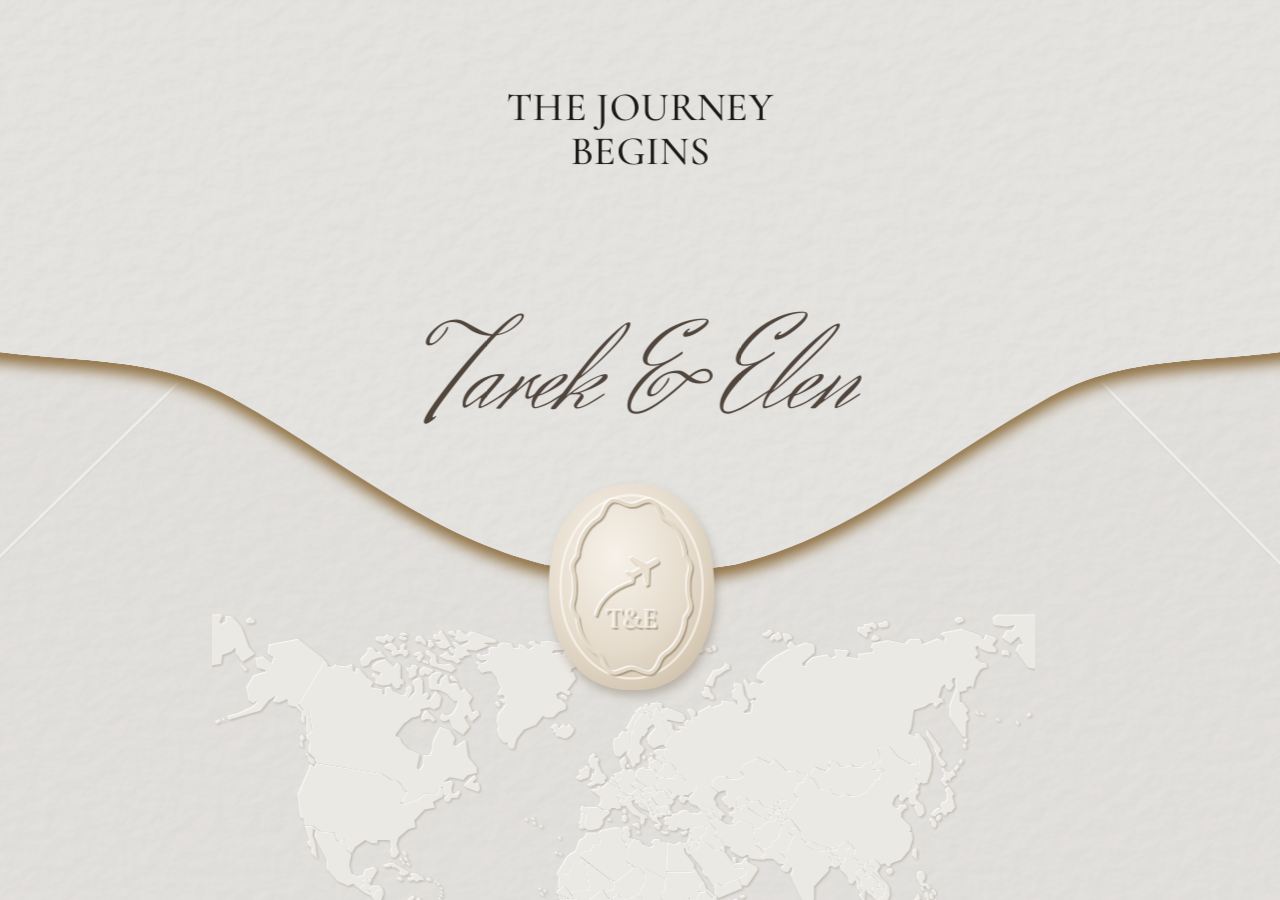
==== commit f36fa951: "Update index.html" ====
--- a/index.html
+++ b/index.html
@@ -19,7 +19,11 @@
   <link rel="icon" href="data:,">
   <link rel="preconnect" href="https://fonts.googleapis.com">
   <link rel="preconnect" href="https://fonts.gstatic.com" crossorigin>
-  <link href="https://fonts.googleapis.com/css2?family=Cormorant+Garamond:wght@400;500;600;700&family=Cormorant+SC:wght@500;600;700&family=Gilda+Display&family=Great+Vibes&family=Herr+Von+Muellerhoff&family=Hurricane&family=Ms+Madi&family=Pinyon+Script&family=Playfair+Display:wght@800&family=Tinos&display=swap" rel="stylesheet">
+   <!-- Envelope fonts: load first -->
+  <link href="https://fonts.googleapis.com/css2?family=Cormorant+Garamond:wght@500&family=Herr+Von+Muellerhoff&display=swap" rel="stylesheet">
+  <!-- Everything else: loads in the background -->
+  <link href="https://fonts.googleapis.com/css2?family=Cormorant+Garamond:wght@400&family=Cormorant+SC:wght@500;600;700&family=Gilda+Display&family=Great+Vibes&family=Hurricane&family=Ms+Madi&family=Pinyon+Script&family=Playfair+Display:wght@800&family=Tinos&display=swap" rel="stylesheet" media="print" onload="this.media='all'">
+  <noscript><link href="https://fonts.googleapis.com/css2?family=Cormorant+Garamond:wght@400&family=Cormorant+SC:wght@500;600;700&family=Gilda+Display&family=Great+Vibes&family=Hurricane&family=Ms+Madi&family=Pinyon+Script&family=Playfair+Display:wght@800&family=Tinos&display=swap" rel="stylesheet"></noscript>
   <link rel="stylesheet" href="css/style.css">
 </head>
 <body>
--- a/css/style.css
+++ b/css/style.css
@@ -4,7 +4,7 @@
 button{font:inherit;color:inherit;background:none;border:0;cursor:pointer}
 
 .page{display:none}
-.page.is-active{display:block;animation:fadeIn .6s ease both}
+.page.is-active{display:block;animation:fadeIn .3s ease both}
 @keyframes fadeIn{from{opacity:0}to{opacity:1}}
 
 /* ================= PAGE 1 : ENVELOPE ================= */
@@ -33,18 +33,21 @@
   font:400 min(7cqw, 22vw)/1 "Herr Von Muellerhoff",cursive;
   color:#51463e;text-align:center;white-space:nowrap;
 }
-.seal-link{position:absolute;left:44.75%;top:53.3%;width:9.6%;height:23.6%;cursor:pointer;transition:transform .25s ease,filter .25s ease;-webkit-tap-highlight-color:transparent}
-.seal-link:hover,.seal-link:focus-visible{transform:scale(1.04);filter:brightness(1.03)}
+.seal-link{position:absolute;left:44.75%;top:53.3%;width:9.6%;height:23.6%;cursor:pointer;transition:transform .25s ease;-webkit-tap-highlight-color:transparent}
+.seal-link:focus-visible{transform:scale(1.04)}
+@media (hover:hover){.seal-link:hover{transform:scale(1.04)}}
 .seal{display:block;width:100%;height:100%;overflow:visible}
 
 /* envelope opening */
 .env-flap{overflow:visible}
-.flap-layer{position:absolute;inset:0;transform-origin:50% 0;transform:perspective(2200px) rotateX(0deg);backface-visibility:hidden;-webkit-backface-visibility:hidden;transition:transform 2s cubic-bezier(.55,.05,.35,1) .45s}
+.flap-layer{position:absolute;inset:0;transform-origin:50% 0;
+            transform:perspective(2200px) rotateX(0deg);backface-visibility:hidden;-webkit-backface-visibility:hidden;will-change:transform;transition:transform 1.6s cubic-bezier(.55,.05,.35,1) .45s}
 .env-card{
-  position:absolute;left:50%;top:72cqh;height:62cqh;aspect-ratio:.72;max-width:88vw;
-  transform:translateX(-50%);background:#fbfaf7;padding:1.4cqh;
+  position:absolute;left:50%;top:5cqh;height:62cqh;aspect-ratio:.72;max-width:88vw;
+  transform:translate(-50%,108.06%);background:#fbfaf7;padding:1.4cqh;will-change:transform;
   display:flex;flex-direction:column;box-shadow:0 2px 12px rgba(80,60,30,.2);
-  transition:top 1.7s cubic-bezier(.25,.7,.3,1) 2.2s,transform 1s ease;
+  transition:transform 3s cubic-bezier(.25,.7,.3,1) .9s;
+  will-change:transform;
 }
 .env-card img{display:block;width:100%;flex:1 1 auto;min-height:0;object-fit:cover}
 .env-card-text{display:flex;flex-direction:column;align-items:center;padding:2cqh 0 1cqh;color:#204a86;text-align:center}
@@ -54,8 +57,8 @@
 .ec-date{font:500 3cqh/1 "Cormorant SC",serif;margin-top:1cqh;letter-spacing:.02em}
 #page-envelope.is-opening .seal-link{transform:scale(.85);opacity:0;pointer-events:none;transition:transform .45s ease,opacity .45s ease}
 #page-envelope.is-opening .flap-layer{transform:perspective(2200px) rotateX(180deg)}
-#page-envelope.is-opening .env-card{top:5cqh}
-#page-envelope.is-leaving{animation:fadeOut .7s ease both}
+#page-envelope.is-opening .env-card{transform:translate(-50%,0)}
+#page-envelope.is-leaving .env-card{transform:translate(-50%,0) scale(1.2);transition:transform 1s ease}
 @keyframes fadeOut{from{opacity:1}to{opacity:0}}
 #page-envelope.is-leaving .env-card{transform:translateX(-50%) scale(1.2)}
 @media (prefers-reduced-motion:reduce){.flap-layer,.env-card{transition:none}}
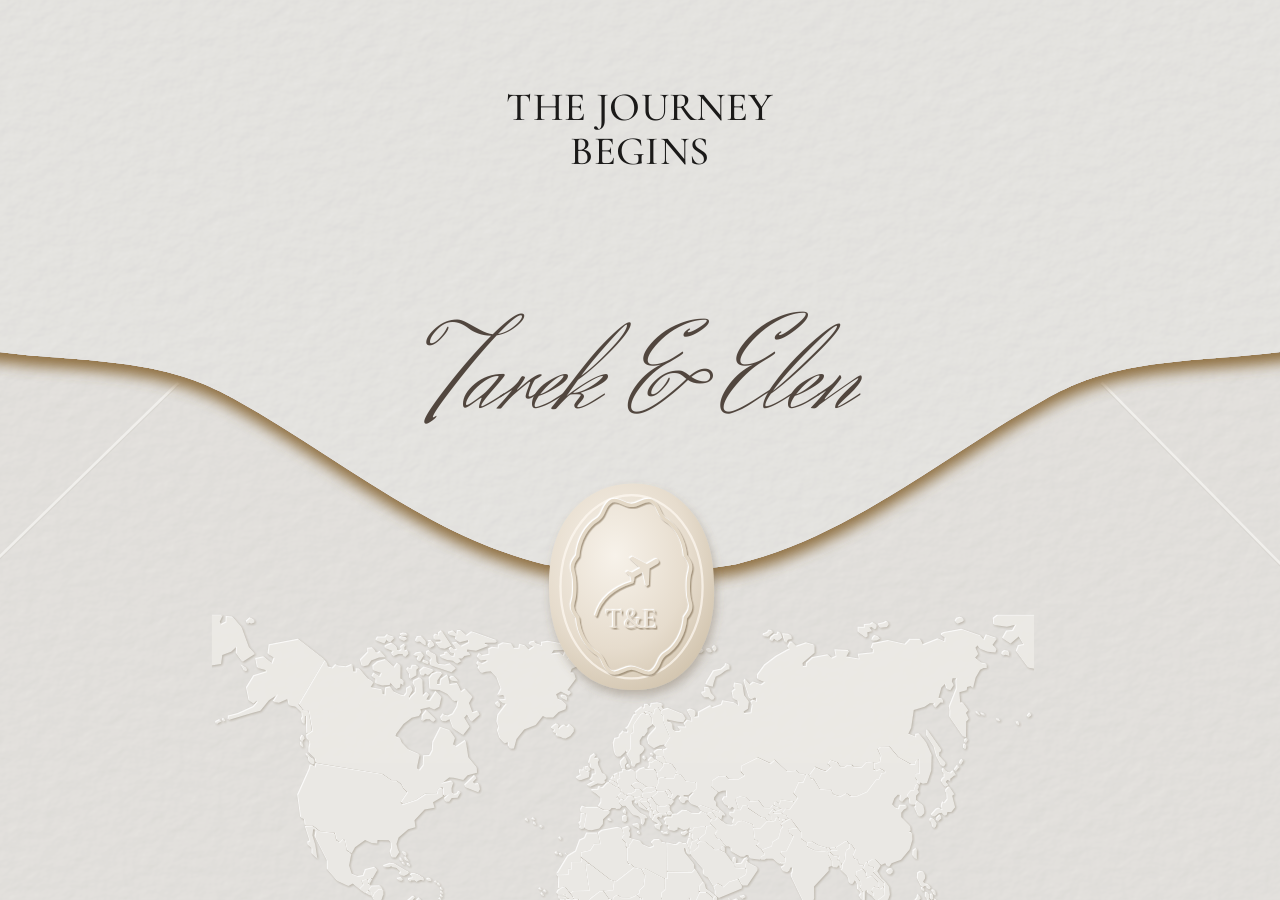
==== commit c35b499b: "Smooth Safari invitation flow and reduce visual loading delays" ====
--- a/index.html
+++ b/index.html
@@ -17,14 +17,12 @@
   <meta name="twitter:description" content="Tarek &amp; Elen · July 22, 2027 · Yerevan, Armenia">
   <meta name="twitter:image" content="https://tarekandelen.com/images/share-preview.jpg">
   <link rel="icon" href="data:,">
-  <link rel="preconnect" href="https://fonts.googleapis.com">
-  <link rel="preconnect" href="https://fonts.gstatic.com" crossorigin>
-   <!-- Envelope fonts: load first -->
-  <link href="https://fonts.googleapis.com/css2?family=Cormorant+Garamond:wght@500&family=Herr+Von+Muellerhoff&display=swap" rel="stylesheet">
-  <!-- Everything else: loads in the background -->
-  <link href="https://fonts.googleapis.com/css2?family=Cormorant+Garamond:wght@400&family=Cormorant+SC:wght@500;600;700&family=Gilda+Display&family=Great+Vibes&family=Hurricane&family=Ms+Madi&family=Pinyon+Script&family=Playfair+Display:wght@800&family=Tinos&display=swap" rel="stylesheet" media="print" onload="this.media='all'">
-  <noscript><link href="https://fonts.googleapis.com/css2?family=Cormorant+Garamond:wght@400&family=Cormorant+SC:wght@500;600;700&family=Gilda+Display&family=Great+Vibes&family=Hurricane&family=Ms+Madi&family=Pinyon+Script&family=Playfair+Display:wght@800&family=Tinos&display=swap" rel="stylesheet"></noscript>
-  <link rel="stylesheet" href="css/style.css">
+  <link rel="preload" as="image" href="images/hero-photo.webp" fetchpriority="high">
+  <link rel="preload" as="image" href="images/hero-background.webp">
+  <link rel="preload" as="font" href="fonts/herr-von-muellerhoff-400.woff2" type="font/woff2" crossorigin>
+  <link rel="preload" as="font" href="fonts/cormorant-garamond-500.woff2" type="font/woff2" crossorigin>
+  <link rel="stylesheet" href="css/fonts.css?v=4b24d4b7d9e2">
+  <link rel="stylesheet" href="css/style.css?v=71606cf43758">
 </head>
 <body>
 
@@ -63,7 +61,7 @@
       </svg>
 
       <div class="env-card" aria-hidden="true">
-        <img src="images/hero-photo.jpg" alt="">
+        <img src="images/hero-photo.webp" alt="" fetchpriority="high">
         <div class="env-card-text">
           <div class="ec-head"><span class="ec-dash"></span><span class="ec-std">SAVE THE<br>DATE</span><span class="ec-dash"></span></div>
           <span class="ec-date">July 22, 2027</span>
@@ -129,8 +127,8 @@
 
     <!-- Save the date -->
     <section class="hero">
-      <div class="bg" style="background-image:url('images/hero-background.jpg')"></div>
-      <img class="hero-photo" src="images/hero-photo.jpg" alt="Tarek and Elen">
+      <div class="bg" style="background-image:url('images/hero-background.webp')"></div>
+      <img class="hero-photo" src="images/hero-photo.webp" alt="Tarek and Elen">
       <div class="hero-text">
         <div class="std-block">
           <span class="gold-dash"></span>
@@ -145,9 +143,9 @@
 
     <!-- Wedding passport -->
     <section class="panel passport">
-      <div class="bg fade" style="background-image:url('images/passport-background.jpg')"></div>
+      <div class="bg fade" data-background="images/passport-background.webp"></div>
       <div class="card">
-        <!-- PASSPORT ART START (generated by tools/make_passport_svg.py; strip photos = images/strip-1.jpg, strip-2.jpg, strip-3.jpg) -->
+        <!-- PASSPORT ART START (generated by tools/make_passport_svg.py; strip photos = images/strip-1.webp, strip-2.jpg, strip-3.jpg) -->
 <svg class="passport-art" viewBox="0 0 882 1800" preserveAspectRatio="xMidYMid slice" aria-hidden="true">
   <defs>
     <linearGradient id="pp-bg" x1="0" y1="0" x2="0" y2="1">
@@ -229,11 +227,11 @@
     <text x="543" y="98" font-size="11" fill="#555" font-family="Arial">&#x25AA;&#x25AA;</text>
     <text x="772" y="330" font-size="11" fill="#555" font-family="Arial">&#x25AA;&#x25AA;</text>
     <g transform="translate(557 78)"><rect width="212" height="196" fill="#bbb"/>
-      <image href="images/strip-1.jpg" width="212" height="196" preserveAspectRatio="xMidYMid slice" clip-path="url(#pp-ph1)" filter="url(#pp-bw)"/></g>
+      <image data-src="images/strip-1.webp" width="212" height="196" preserveAspectRatio="xMidYMid slice" clip-path="url(#pp-ph1)" filter="url(#pp-bw)"/></g>
     <g transform="translate(557 288)"><rect width="212" height="196" fill="#bbb"/>
-      <image href="images/strip-2.jpg" width="212" height="196" preserveAspectRatio="xMidYMid slice" clip-path="url(#pp-ph1)" filter="url(#pp-bw)"/></g>
+      <image data-src="images/strip-2.webp" width="212" height="196" preserveAspectRatio="xMidYMid slice" clip-path="url(#pp-ph1)" filter="url(#pp-bw)"/></g>
     <g transform="translate(557 498)"><rect width="212" height="196" fill="#bbb"/>
-      <image href="images/strip-3.jpg" width="212" height="196" preserveAspectRatio="xMidYMid slice" clip-path="url(#pp-ph1)" filter="url(#pp-bw)"/></g>
+      <image data-src="images/strip-3.webp" width="212" height="196" preserveAspectRatio="xMidYMid slice" clip-path="url(#pp-ph1)" filter="url(#pp-bw)"/></g>
   </g>
 
   <!-- passport -->
@@ -317,8 +315,8 @@
 
     <!-- Countdown -->
     <section class="panel countdown">
-      <div class="bg fade blur" style="background-image:url('images/countdown-background.jpg')"></div>
-      <div class="card" style="background-image:url('images/countdown-card.jpg')">
+      <div class="bg fade blur" data-background="images/countdown-background.webp"></div>
+      <div class="card" data-background="images/countdown-card.webp">
         <svg class="trail" viewBox="0 0 590 1135" preserveAspectRatio="none" aria-hidden="true">
           <defs>
             <linearGradient id="gold" x1="0" y1="0" x2="1" y2="1">
@@ -351,8 +349,8 @@
 
     <!-- Final -->
     <section class="panel final">
-      <div class="bg fade" style="background-image:url('images/final-background.jpg')"></div>
-      <div class="card" style="background-image:url('images/final-photo.jpg')">
+      <div class="bg fade" data-background="images/final-background.webp"></div>
+      <div class="card" data-background="images/final-photo.webp">
         <p class="adventure">Our greatest adventure<br>begins here</p>
         <a class="go-back" href="#" id="go-back">&lt; GO BACK</a>
       </div>
@@ -362,7 +360,7 @@
   <audio id="music" preload="auto" loop></audio>
   <div id="yt-player" class="yt-player" aria-hidden="true"></div>
 
-  <script src="js/config.js"></script>
-  <script src="js/main.js"></script>
+  <script src="js/config.js?v=aa1eb8bdc3f7"></script>
+  <script src="js/main.js?v=f54637217ac1"></script>
 </body>
 </html>
--- a/css/fonts.css
+++ b/css/fonts.css
@@ -0,0 +1,92 @@
+/* Latin subsets of Google Fonts; see fonts/LICENSES.txt. */
+@font-face {
+  font-family: 'Cormorant Garamond';
+  font-style: normal;
+  font-weight: 400;
+  font-display: swap;
+  src: url(../fonts/cormorant-garamond-400.woff2) format('woff2');
+}
+@font-face {
+  font-family: 'Cormorant Garamond';
+  font-style: normal;
+  font-weight: 500;
+  font-display: swap;
+  src: url(../fonts/cormorant-garamond-500.woff2) format('woff2');
+}
+@font-face {
+  font-family: 'Cormorant SC';
+  font-style: normal;
+  font-weight: 500;
+  font-display: swap;
+  src: url(../fonts/cormorant-sc-500.woff2) format('woff2');
+}
+@font-face {
+  font-family: 'Cormorant SC';
+  font-style: normal;
+  font-weight: 600;
+  font-display: swap;
+  src: url(../fonts/cormorant-sc-600.woff2) format('woff2');
+}
+@font-face {
+  font-family: 'Cormorant SC';
+  font-style: normal;
+  font-weight: 700;
+  font-display: swap;
+  src: url(../fonts/cormorant-sc-700.woff2) format('woff2');
+}
+@font-face {
+  font-family: 'Gilda Display';
+  font-style: normal;
+  font-weight: 400;
+  font-display: swap;
+  src: url(../fonts/gilda-display-400.woff2) format('woff2');
+}
+@font-face {
+  font-family: 'Great Vibes';
+  font-style: normal;
+  font-weight: 400;
+  font-display: swap;
+  src: url(../fonts/great-vibes-400.woff2) format('woff2');
+}
+@font-face {
+  font-family: 'Herr Von Muellerhoff';
+  font-style: normal;
+  font-weight: 400;
+  font-display: swap;
+  src: url(../fonts/herr-von-muellerhoff-400.woff2) format('woff2');
+}
+@font-face {
+  font-family: 'Hurricane';
+  font-style: normal;
+  font-weight: 400;
+  font-display: swap;
+  src: url(../fonts/hurricane-400.woff2) format('woff2');
+}
+@font-face {
+  font-family: 'Ms Madi';
+  font-style: normal;
+  font-weight: 400;
+  font-display: swap;
+  src: url(../fonts/ms-madi-400.woff2) format('woff2');
+}
+@font-face {
+  font-family: 'Pinyon Script';
+  font-style: normal;
+  font-weight: 400;
+  font-display: swap;
+  src: url(../fonts/pinyon-script-400.woff2) format('woff2');
+}
+@font-face {
+  font-family: 'Playfair Display';
+  font-style: normal;
+  font-weight: 800;
+  font-display: swap;
+  src: url(../fonts/playfair-display-800.woff2) format('woff2');
+}
+@font-face {
+  font-family: 'Tinos';
+  font-style: normal;
+  font-weight: 400;
+  font-display: swap;
+  src: url(../fonts/tinos-400.woff2) format('woff2');
+}
--- a/css/style.css
+++ b/css/style.css
@@ -4,21 +4,25 @@
 button{font:inherit;color:inherit;background:none;border:0;cursor:pointer}
 
 .page{display:none}
-.page.is-active{display:block;animation:fadeIn .3s ease both}
-@keyframes fadeIn{from{opacity:0}to{opacity:1}}
+.page.is-active{display:block}
+#page-envelope:not(.is-active){display:none}
+#page-envelope.is-active{animation:none}
 
 /* ================= PAGE 1 : ENVELOPE ================= */
-#page-envelope{position:fixed;inset:0;overflow:hidden;background:#e8e6e2}
+#page-envelope{z-index:10;position:fixed;inset:0;overflow:hidden;background:#e8e6e2}
 .stage{
   position:absolute;left:50%;top:50%;
-  width:max(100vw, calc(100vh * 1568 / 788));
+  width:max(100vw, calc(100svh * 1568 / 788));
   aspect-ratio:1568/788;
   transform:translate(-50%,-50%);
   container-type:size;
 }
 .envelope{position:absolute;inset:0;width:100%;height:100%}
+.env-back{z-index:0}
+.env-front{z-index:2}
+.flap-layer{z-index:4}
 .world-map{
-  position:absolute;left:24.1%;top:68.3%;width:49.9%;
+  z-index:3;position:absolute;left:24.1%;top:68.3%;width:49.9%;
   filter:drop-shadow(-1px -1px 0 rgba(255,255,255,.9)) drop-shadow(1px 1.5px 1px rgba(110,95,70,.35));
   opacity:.95;pointer-events:none;
   clip-path:inset(0 4% 0 4%);
@@ -41,13 +45,11 @@
 /* envelope opening */
 .env-flap{overflow:visible}
 .flap-layer{position:absolute;inset:0;transform-origin:50% 0;
-            transform:perspective(2200px) rotateX(0deg);backface-visibility:hidden;-webkit-backface-visibility:hidden;will-change:transform;transition:transform 1.6s cubic-bezier(.55,.05,.35,1) .45s}
+            transform:none;backface-visibility:hidden;-webkit-backface-visibility:hidden;transition:transform 2s cubic-bezier(.55,.05,.35,1) .45s}
 .env-card{
   position:absolute;left:50%;top:5cqh;height:62cqh;aspect-ratio:.72;max-width:88vw;
-  transform:translate(-50%,108.06%);background:#fbfaf7;padding:1.4cqh;will-change:transform;
-  display:flex;flex-direction:column;box-shadow:0 2px 12px rgba(80,60,30,.2);
-  transition:transform 3s cubic-bezier(.25,.7,.3,1) .9s;
-  will-change:transform;
+  z-index:1;visibility:hidden;transform:translate(-50%,108.06%);background:#fbfaf7;padding:1.4cqh;
+  display:none;flex-direction:column;box-shadow:0 2px 12px rgba(80,60,30,.2);
 }
 .env-card img{display:block;width:100%;flex:1 1 auto;min-height:0;object-fit:cover}
 .env-card-text{display:flex;flex-direction:column;align-items:center;padding:2cqh 0 1cqh;color:#204a86;text-align:center}
@@ -56,12 +58,19 @@
 .ec-dash{display:block;height:2px;border-radius:2px;background:linear-gradient(90deg,#d9b56a,#f3dc9c 50%,#c99a4c);margin:.9cqh 0}
 .ec-date{font:500 3cqh/1 "Cormorant SC",serif;margin-top:1cqh;letter-spacing:.02em}
 #page-envelope.is-opening .seal-link{transform:scale(.85);opacity:0;pointer-events:none;transition:transform .45s ease,opacity .45s ease}
-#page-envelope.is-opening .flap-layer{transform:perspective(2200px) rotateX(180deg)}
-#page-envelope.is-opening .env-card{transform:translate(-50%,0)}
-#page-envelope.is-leaving .env-card{transform:translate(-50%,0) scale(1.2);transition:transform 1s ease}
-@keyframes fadeOut{from{opacity:1}to{opacity:0}}
-#page-envelope.is-leaving .env-card{transform:translateX(-50%) scale(1.2)}
+#page-envelope.is-opening .flap-layer{transform:perspective(2200px) rotateX(180deg);will-change:transform}
+/* One timeline: lift, advance, then blend into the live invitation. */
+#page-envelope.is-opening .env-card{display:flex;visibility:visible;will-change:transform;animation:cardOpen 4.8s linear .9s both}
+#page-envelope.is-opening{animation:envelopeHandoff 1.4s linear 4.3s forwards}
+#page-invitation.is-revealing{animation:none}
+@keyframes cardOpen{
+  0%{transform:translate(-50%,108.06%) scale(1)}
+  35.2%{transform:translate(-50%,0) scale(1)}
+  100%{transform:translate(-50%,0) scale(1.2)}
+}
+@keyframes envelopeHandoff{from{opacity:1}to{opacity:0}}
 @media (prefers-reduced-motion:reduce){.flap-layer,.env-card{transition:none}}
+#page-envelope.no-anim,#page-envelope.no-anim *{transition:none!important;animation:none!important}
 
 /* ================= PAGE 2 : INVITATION ================= */
 #page-invitation{
@@ -152,3 +161,18 @@
 
 @media (max-width:1100px){#page-invitation{--hshift:calc(var(--hu) * -.225)}}
 @media (max-width:600px){#page-invitation{--hu:calc(100vw / 2.2);--hshift:calc(var(--hu) * -.27)}}
+
+/* Desktop keeps a full section per viewport; phones use the original
+   natural card heights and compact Save the Date row. */
+@media (min-width:601px){
+  #page-invitation .hero{
+    min-height:100vh;height:100vh;min-height:100svh;height:100svh;
+    --hu:min(540px, calc(100vw / 2.1), calc(100svh / 1.85))
+  }
+  #page-invitation .hero-photo{top:50%;height:calc(var(--hu) * 1.85);transform:translateY(-50%)}
+  #page-invitation .panel{
+    min-height:100vh;min-height:100svh;display:flex;align-items:center;justify-content:center;
+    --u:min(100vw, 540px, calc(100svh / 1.92))
+  }
+  #page-invitation .passport{--u:min(100vw, 540px, calc(100svh / 2.04))}
+}
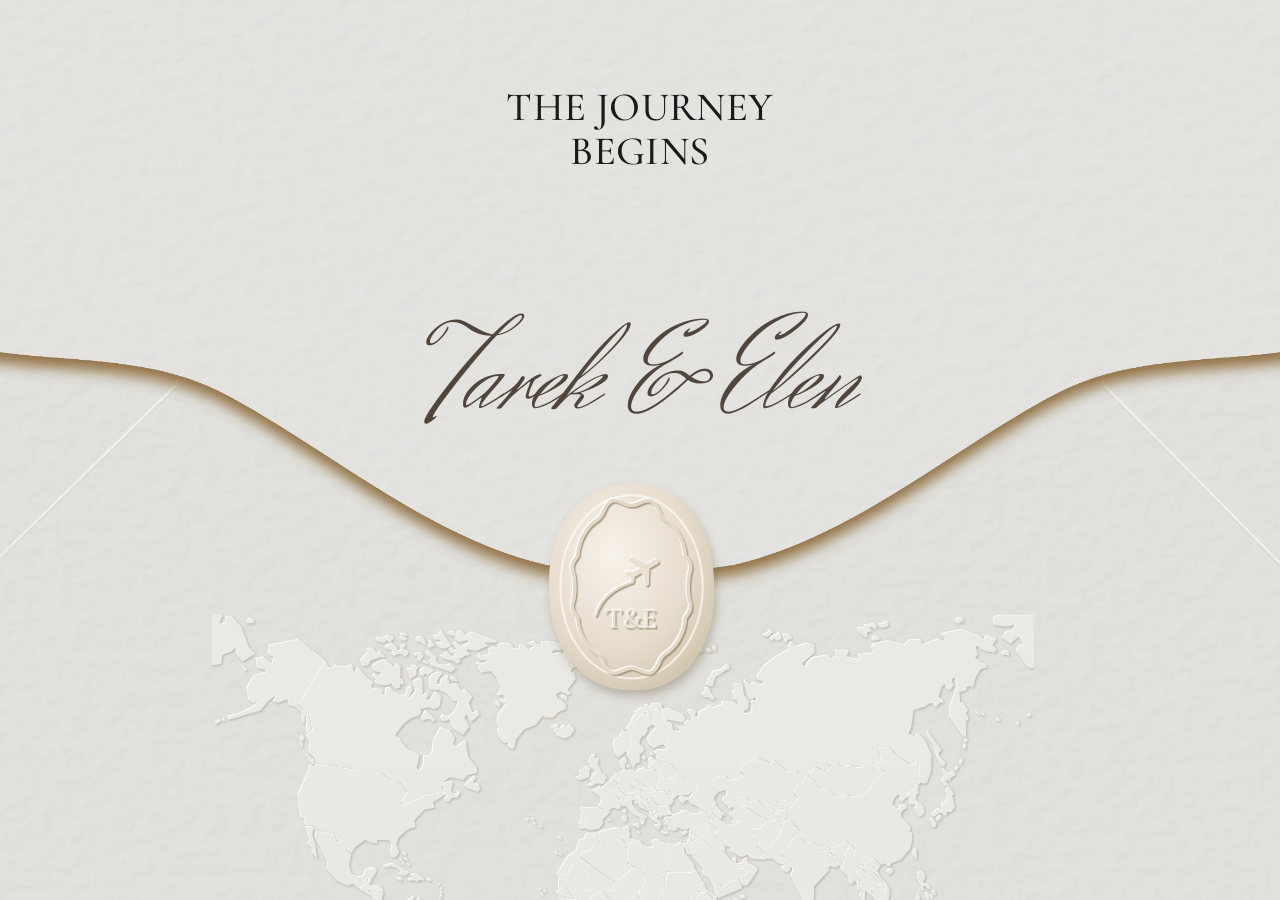
==== commit 6827fa78: "Prepare mobile animation layers and pre-render filtered artwork" ====
--- a/index.html
+++ b/index.html
@@ -22,43 +22,14 @@
   <link rel="preload" as="font" href="fonts/herr-von-muellerhoff-400.woff2" type="font/woff2" crossorigin>
   <link rel="preload" as="font" href="fonts/cormorant-garamond-500.woff2" type="font/woff2" crossorigin>
   <link rel="stylesheet" href="css/fonts.css?v=4b24d4b7d9e2">
-  <link rel="stylesheet" href="css/style.css?v=71606cf43758">
+  <link rel="stylesheet" href="css/style.css?v=be71f9d25d0c">
 </head>
 <body>
 
   <!-- ============ PAGE 1 : ENVELOPE ============ -->
   <main id="page-envelope" class="page is-active" aria-label="Envelope">
     <div class="stage">
-      <svg class="envelope env-back" viewBox="0 0 1568 788" preserveAspectRatio="none" aria-hidden="true">
-        <defs>
-          <filter id="paper" x="0" y="0" width="100%" height="100%">
-            <feTurbulence type="fractalNoise" baseFrequency="0.06 0.08" numOctaves="3" seed="7" result="n"/>
-            <feDiffuseLighting in="n" lighting-color="#fff" surfaceScale="0.7" result="l">
-              <feDistantLight azimuth="225" elevation="55"/>
-            </feDiffuseLighting>
-            <feComposite in="l" in2="SourceGraphic" operator="in" result="lit"/>
-            <feComponentTransfer in="lit" result="soft"><feFuncR type="linear" slope=".35" intercept=".65"/><feFuncG type="linear" slope=".35" intercept=".65"/><feFuncB type="linear" slope=".35" intercept=".65"/></feComponentTransfer>
-            <feBlend in="SourceGraphic" in2="soft" mode="multiply"/>
-          </filter>
-          <filter id="flapShadow" x="-5%" y="-5%" width="110%" height="130%">
-            <feGaussianBlur in="SourceAlpha" stdDeviation="6" result="b"/>
-            <feOffset dy="9" result="o"/>
-            <feFlood flood-color="#8c6c3c" flood-opacity="0.95"/>
-            <feComposite in2="o" operator="in" result="s"/>
-            <feMerge><feMergeNode in="s"/><feMergeNode in="SourceGraphic"/></feMerge>
-          </filter>
-        
-          <linearGradient id="innerShade" x1="0" y1="0" x2="0" y2="1">
-            <stop offset="0" stop-color="#cbc4b8"/>
-            <stop offset="1" stop-color="#e2ddd4"/>
-          </linearGradient>
-          <filter id="pocketShadow" x="-5%" y="-30%" width="110%" height="140%">
-            <feDropShadow dx="0" dy="-4" stdDeviation="5" flood-color="#6f5f47" flood-opacity=".35"/>
-          </filter>
-        </defs>
-        <rect width="1568" height="788" fill="url(#innerShade)"/>
-        <rect width="1568" height="788" fill="#d4cfc6" opacity=".5" filter="url(#paper)"/>
-      </svg>
+      <img class="envelope env-back" src="images/envelope-back.webp" alt="" width="1568" height="788" decoding="async">
 
       <div class="env-card" aria-hidden="true">
         <img src="images/hero-photo.webp" alt="" fetchpriority="high">
@@ -68,24 +39,12 @@
         </div>
       </div>
 
-      <svg class="envelope env-front" viewBox="0 0 1568 788" preserveAspectRatio="none" aria-hidden="true">
-        <g filter="url(#pocketShadow)">
-          <path fill="#e8e6e2" filter="url(#paper)" d="M0 228 C40 268 120 300 260 312 C340 318 380 322 430 350 C520 400 600 470 700 494 C740 502 828 502 868 494 C968 470 1048 400 1138 350 C1188 322 1228 318 1308 312 C1448 300 1528 268 1568 228 L1568 788 L0 788 Z"/>
-        </g>
-        <path d="M380 335 L0 705" stroke="#f6f5f2" stroke-width="2.5" opacity=".75"/>
-        <path d="M380 337 L0 707" stroke="#d3d0ca" stroke-width="1" opacity=".6"/>
-        <path d="M1188 335 L1568 720" stroke="#f6f5f2" stroke-width="2.5" opacity=".75"/>
-        <path d="M1188 337 L1568 722" stroke="#d3d0ca" stroke-width="1" opacity=".6"/>
-      </svg>
+      <img class="envelope env-front" src="images/envelope-front.webp" alt="" width="1568" height="788" decoding="async">
 
       <img class="world-map" src="images/world-map.svg" alt="" aria-hidden="true">
 
       <div class="flap-layer">
-      <svg class="envelope env-flap" viewBox="0 0 1568 788" preserveAspectRatio="none" aria-hidden="true">
-        <g filter="url(#flapShadow)">
-          <path fill="#eae9e6" filter="url(#paper)" d="M0 228 C40 268 120 300 260 312 C340 318 380 322 430 350 C520 400 600 470 700 494 C740 502 828 502 868 494 C968 470 1048 400 1138 350 C1188 322 1228 318 1308 312 C1448 300 1528 268 1568 228 L1568 0 L0 0 Z"/>
-        </g>
-      </svg>
+      <img class="envelope env-flap" src="images/envelope-flap.webp" alt="" width="1568" height="788" decoding="async">
       <h2 class="journey">THE JOURNEY<br>BEGINS</h2>
       <h1 class="env-names">Tarek &amp; Elen</h1>
 
@@ -145,168 +104,8 @@
     <section class="panel passport">
       <div class="bg fade" data-background="images/passport-background.webp"></div>
       <div class="card">
-        <!-- PASSPORT ART START (generated by tools/make_passport_svg.py; strip photos = images/strip-1.webp, strip-2.jpg, strip-3.jpg) -->
-<svg class="passport-art" viewBox="0 0 882 1800" preserveAspectRatio="xMidYMid slice" aria-hidden="true">
-  <defs>
-    <linearGradient id="pp-bg" x1="0" y1="0" x2="0" y2="1">
-      <stop offset="0" stop-color="#f4eee8"/><stop offset=".55" stop-color="#f1e8de"/><stop offset="1" stop-color="#efe3d4"/>
-    </linearGradient>
-    <filter id="pp-linen" x="0" y="0" width="100%" height="100%">
-      <feTurbulence type="fractalNoise" baseFrequency="0.9 0.012" numOctaves="2" seed="3" result="a"/>
-      <feTurbulence type="fractalNoise" baseFrequency="0.012 0.9" numOctaves="2" seed="5" result="b"/>
-      <feBlend in="a" in2="b" mode="multiply" result="n"/>
-      <feColorMatrix in="n" type="matrix" values="0 0 0 0 .55  0 0 0 0 .45  0 0 0 0 .35  0 0 0 -.9 .62" result="tint"/>
-      <feComposite in="tint" in2="SourceGraphic" operator="in" result="t"/>
-      <feMerge><feMergeNode in="SourceGraphic"/><feMergeNode in="t"/></feMerge>
-    </filter>
-    <filter id="pp-soft" x="-30%" y="-30%" width="160%" height="160%"><feGaussianBlur stdDeviation="18"/></filter>
-    <filter id="pp-shadow" x="-20%" y="-20%" width="140%" height="140%">
-      <feDropShadow dx="3" dy="8" stdDeviation="9" flood-color="#6d5b44" flood-opacity=".28"/>
-    </filter>
-    <filter id="pp-shadow-sm" x="-20%" y="-20%" width="140%" height="140%">
-      <feDropShadow dx="2" dy="4" stdDeviation="4" flood-color="#5d4e3a" flood-opacity=".3"/>
-    </filter>
-    <filter id="pp-emboss" x="-10%" y="-10%" width="120%" height="120%">
-      <feDropShadow dx="-1.2" dy="-1.2" stdDeviation=".5" flood-color="#fff" flood-opacity=".95" result="h"/>
-      <feDropShadow dx="1.5" dy="1.8" stdDeviation=".8" flood-color="#8d7a5c" flood-opacity=".65"/>
-    </filter>
-    <filter id="pp-paper" x="0" y="0" width="100%" height="100%">
-      <feTurbulence type="fractalNoise" baseFrequency=".8" numOctaves="2" seed="9" result="n"/>
-      <feColorMatrix in="n" type="matrix" values="0 0 0 0 .4  0 0 0 0 .4  0 0 0 0 .4  0 0 0 -1.2 .75" result="g"/>
-      <feComposite in="g" in2="SourceGraphic" operator="in" result="t"/>
-      <feMerge><feMergeNode in="SourceGraphic"/><feMergeNode in="t"/></feMerge>
-    </filter>
-    <filter id="pp-bw"><feColorMatrix type="saturate" values="0"/></filter>
-    <linearGradient id="pp-cover" x1="0" y1="0" x2="1" y2="1">
-      <stop offset="0" stop-color="#e3e1dd"/><stop offset=".5" stop-color="#d9d6d1"/><stop offset="1" stop-color="#cfccc6"/>
-    </linearGradient>
-    <linearGradient id="pp-env-back" x1="0" y1="0" x2="0" y2="1">
-      <stop offset="0" stop-color="#c2c6cc"/><stop offset="1" stop-color="#babfc6"/>
-    </linearGradient>
-    <linearGradient id="pp-env-front" x1="0" y1="0" x2="0" y2="1">
-      <stop offset="0" stop-color="#d1d4d9"/><stop offset="1" stop-color="#c8ccd2"/>
-    </linearGradient>
-    <radialGradient id="pp-wax" cx="38%" cy="32%" r="75%">
-      <stop offset="0" stop-color="#faf5ea"/><stop offset=".6" stop-color="#ebe0cc"/><stop offset="1" stop-color="#d3c3a6"/>
-    </radialGradient>
-    <radialGradient id="pp-cushion" cx="45%" cy="40%" r="65%">
-      <stop offset="0" stop-color="#fbf6ec"/><stop offset=".7" stop-color="#f1e6d3"/><stop offset="1" stop-color="#e2d2b8"/>
-    </radialGradient>
-    <radialGradient id="pp-ruffle" cx="50%" cy="45%" r="60%">
-      <stop offset=".6" stop-color="#efe3cf"/><stop offset="1" stop-color="#e4d4b9"/>
-    </radialGradient>
-    <linearGradient id="pp-gold" x1="0" y1="0" x2="1" y2="1">
-      <stop offset="0" stop-color="#e8cd94"/><stop offset=".5" stop-color="#b98d4d"/><stop offset="1" stop-color="#ddbf82"/>
-    </linearGradient>
-    <radialGradient id="petal" cx="40%" cy="35%" r="80%">
-      <stop offset="0" stop-color="#ffffff"/><stop offset=".7" stop-color="#f6f1e7"/><stop offset="1" stop-color="#e3dac8"/>
-    </radialGradient>
-    <radialGradient id="petalIn" cx="50%" cy="50%" r="70%">
-      <stop offset="0" stop-color="#f3ead6"/><stop offset="1" stop-color="#fbf8f1"/>
-    </radialGradient>
-    <clipPath id="pp-ph1"><rect x="0" y="0" width="212" height="196"/></clipPath>
-  </defs>
-
-  <!-- linen background + silk -->
-  <rect width="882" height="1800" fill="url(#pp-bg)" filter="url(#pp-linen)"/>
-  <g filter="url(#pp-soft)" fill="#fff" opacity=".5" transform="rotate(-8 441 1300)">
-    <path d="M-40 1060 C140 1000 300 1090 460 1040 C620 990 760 1060 940 1010 L940 1090 C760 1140 620 1070 460 1120 C300 1170 140 1080 -40 1140Z"/>
-    <path d="M-40 1300 C160 1230 330 1330 500 1270 C670 1210 790 1290 940 1240 L940 1320 C790 1370 670 1290 500 1350 C330 1410 160 1310 -40 1380Z" opacity=".8"/>
-    <path d="M-40 1560 C160 1500 330 1590 520 1530 C700 1470 800 1550 940 1510 L940 1610 C800 1650 700 1570 520 1630 C330 1690 160 1600 -40 1660Z" opacity=".7"/>
-  </g>
-
-  <!-- envelope back -->
-  <g filter="url(#pp-shadow)">
-    <rect x="158" y="548" width="632" height="502" rx="4" fill="url(#pp-env-back)"/>
-  </g>
-  <path d="M170 560 L480 790 L778 560Z" fill="#ece3d4"/>
-
-  <!-- photo strip -->
-  <g transform="rotate(1.6 665 390)" filter="url(#pp-shadow-sm)">
-    <rect x="532" y="62" width="262" height="648" fill="#fbfbfa"/>
-    <text x="543" y="98" font-size="11" fill="#555" font-family="Arial">&#x25AA;&#x25AA;</text>
-    <text x="772" y="330" font-size="11" fill="#555" font-family="Arial">&#x25AA;&#x25AA;</text>
-    <g transform="translate(557 78)"><rect width="212" height="196" fill="#bbb"/>
-      <image data-src="images/strip-1.webp" width="212" height="196" preserveAspectRatio="xMidYMid slice" clip-path="url(#pp-ph1)" filter="url(#pp-bw)"/></g>
-    <g transform="translate(557 288)"><rect width="212" height="196" fill="#bbb"/>
-      <image data-src="images/strip-2.webp" width="212" height="196" preserveAspectRatio="xMidYMid slice" clip-path="url(#pp-ph1)" filter="url(#pp-bw)"/></g>
-    <g transform="translate(557 498)"><rect width="212" height="196" fill="#bbb"/>
-      <image data-src="images/strip-3.webp" width="212" height="196" preserveAspectRatio="xMidYMid slice" clip-path="url(#pp-ph1)" filter="url(#pp-bw)"/></g>
-  </g>
-
-  <!-- passport -->
-  <g transform="rotate(-2.5 355 425)" filter="url(#pp-shadow)">
-    <rect x="148" y="160" width="412" height="530" rx="24" fill="url(#pp-cover)" filter="url(#pp-paper)"/>
-    <rect x="148" y="160" width="26" height="530" rx="12" fill="#fff" opacity=".35"/>
-    <rect x="160" y="172" width="388" height="506" rx="16" fill="none" stroke="#f3f1ec" stroke-width="2" stroke-dasharray="7 6" opacity=".9"/>
-    <g fill="#4a4846">
-      <text x="355" y="268" text-anchor="middle" font-family="Ms Madi, cursive" font-size="92" stroke="#4a4846" stroke-width="1.6">Wedding</text>
-      <text x="358" y="330" text-anchor="middle" font-family="Cormorant SC, serif" font-weight="600" font-size="34" letter-spacing="4">PASSPORT</text>
-      <ellipse cx="370" cy="455" rx="108" ry="98" fill="none" stroke="#5a5856" stroke-width="1.6"/>
-      <path d="M262 515 C300 495 360 520 420 540 C470 556 520 548 548 532" fill="none" stroke="#4a4846" stroke-width="2.4" stroke-linecap="round"/>
-      <path d="M392 360 C420 352 452 356 470 340" fill="none" stroke="#4a4846" stroke-width="2.2" stroke-linecap="round"/>
-      <text x="338" y="470" text-anchor="middle" font-family="Pinyon Script, cursive" font-size="150">T</text>
-      <text x="402" y="532" text-anchor="middle" font-family="Cormorant Garamond, serif" font-weight="500" font-size="132">E</text>
-      <g stroke="#4a4846" stroke-width="2" fill="#4a4846">
-        <path d="M262 545 C276 530 292 522 308 520" fill="none"/>
-        <ellipse cx="274" cy="526" rx="9" ry="4" transform="rotate(-40 274 526)"/>
-        <ellipse cx="288" cy="518" rx="9" ry="4" transform="rotate(-50 288 518)"/>
-        <ellipse cx="282" cy="540" rx="9" ry="4" transform="rotate(20 282 540)"/>
-        <ellipse cx="298" cy="532" rx="9" ry="4" transform="rotate(10 298 532)"/>
-      </g>
-      <text x="376" y="642" text-anchor="middle" font-family="Cormorant SC, serif" font-weight="700" font-size="28" letter-spacing="4">ARMENIA</text>
-    </g>
-  </g>
-
-  <!-- rose (behind the front pocket) -->
-  <path d="M150 520 C180 560 210 590 240 640" fill="none" stroke="#7f9a6c" stroke-width="5" stroke-linecap="round"/>
-  <path d="M168 548 C150 540 128 552 112 590 C140 588 160 572 168 548Z" fill="#8aa576"/>
-  <path d="M190 560 C200 534 222 520 240 516 C236 540 214 556 190 560Z" fill="#9ab285"/>
-  <g filter="url(#pp-shadow-sm)"><ellipse cx="116" cy="500" rx="52" ry="30" transform="rotate(-12 116 500)" fill="url(#petal)" stroke="#e6dccb" stroke-width="1.2"/><ellipse cx="156" cy="482" rx="42" ry="28" transform="rotate(38 156 482)" fill="url(#petal)" stroke="#e6dccb" stroke-width="1.2"/><ellipse cx="80" cy="478" rx="40" ry="26" transform="rotate(-58 80 478)" fill="url(#petal)" stroke="#e6dccb" stroke-width="1.2"/><ellipse cx="150" cy="506" rx="40" ry="22" transform="rotate(-18 150 506)" fill="url(#petal)" stroke="#e6dccb" stroke-width="1.2"/><ellipse cx="92" cy="508" rx="38" ry="22" transform="rotate(16 92 508)" fill="url(#petal)" stroke="#e6dccb" stroke-width="1.2"/><ellipse cx="134" cy="456" rx="38" ry="28" transform="rotate(12 134 456)" fill="url(#petal)" stroke="#e6dccb" stroke-width="1.2"/><ellipse cx="100" cy="458" rx="34" ry="26" transform="rotate(-30 100 458)" fill="url(#petal)" stroke="#e6dccb" stroke-width="1.2"/><ellipse cx="122" cy="446" rx="28" ry="22" transform="rotate(0 122 446)" fill="url(#petal)" stroke="#e6dccb" stroke-width="1.2"/><ellipse cx="124" cy="478" rx="34" ry="26" transform="rotate(20 124 478)" fill="url(#petalIn)" stroke="#e6dccb" stroke-width="1.2"/><ellipse cx="112" cy="484" rx="24" ry="18" transform="rotate(-35 112 484)" fill="url(#petalIn)" stroke="#e6dccb" stroke-width="1.2"/><ellipse cx="132" cy="470" rx="18" ry="14" transform="rotate(50 132 470)" fill="url(#petalIn)" stroke="#e6dccb" stroke-width="1.2"/><circle cx="121" cy="478" r="8" fill="#ead8a0" opacity=".85"/><path d="M100 470 C110 462 128 462 140 470" fill="none" stroke="#e2d6bf" stroke-width="1.5"/></g>
-
-  <!-- envelope front pocket -->
-  <g filter="url(#pp-shadow-sm)">
-    <path d="M158 566 L480 800 L790 562 L790 1050 L158 1050Z" fill="url(#pp-env-front)"/>
-  </g>
-  <path d="M158 1050 L430 830 M790 1050 L530 830" stroke="#dde1e7" stroke-width="2" opacity=".8"/>
-  <path d="M480 800 C440 760 400 720 352 690" fill="none" stroke="url(#pp-gold)" stroke-width="2.2"/>
-
-  <!-- wax seal -->
-  <g filter="url(#pp-shadow-sm)">
-    <path fill="url(#pp-wax)" d="M480 732 C520 730 552 760 553 802 C555 842 524 874 482 875 C440 877 408 846 407 804 C406 762 440 733 480 732Z"/>
-  </g>
-  <circle cx="480" cy="804" r="50" fill="none" stroke="#e3d6bf" stroke-width="3" filter="url(#pp-emboss)"/>
-  <g transform="translate(480 806) scale(2.6) translate(-12 -12)" fill="#ece2d0" filter="url(#pp-emboss)"><path d="M21 16v-2l-8-5V3.5c0-.83-.67-1.5-1.5-1.5S10 2.67 10 3.5V9l-8 5v2l8-2.5V19l-2 1.5V22l3.5-1 3.5 1v-1.5L13 19v-5.5l8 2.5z"/></g>
-
-  <!-- calla lilies + ribbon -->
-  <g fill="none" stroke-linecap="round" filter="url(#pp-shadow-sm)">
-    <path d="M110 1440 C170 1400 240 1395 300 1345 C318 1330 330 1350 318 1362 C300 1380 280 1350 300 1345 C350 1385 400 1420 470 1428" stroke="#e7e1d6" stroke-width="9"/>
-    <path d="M110 1440 C170 1400 240 1395 300 1345 C318 1330 330 1350 318 1362 C300 1380 280 1350 300 1345 C350 1385 400 1420 470 1428" stroke="#fdfcf9" stroke-width="6"/>
-    <path d="M300 1345 C290 1395 268 1430 240 1470" stroke="#e7e1d6" stroke-width="9"/>
-    <path d="M300 1345 C290 1395 268 1430 240 1470" stroke="#fdfcf9" stroke-width="6"/>
-  </g>
-  <path d="M262 1150 C276 1220 290 1280 300 1350 M300 1210 C304 1260 304 1300 300 1350" fill="none" stroke="#8fa77a" stroke-width="7" stroke-linecap="round"/>
-  <g filter="url(#pp-shadow-sm)">
-    <g transform="translate(250 1150) rotate(-25) scale(1.05)"><path d="M0 0 C-30 -10 -48 -42 -40 -70 C-22 -60 -8 -60 0 -78 C8 -60 22 -60 40 -70 C48 -42 30 -10 0 0Z" fill="url(#petal)" stroke="#e2d8c6" stroke-width="1.2"/><path d="M0 -6 C-14 -20 -18 -44 -12 -60 M0 -6 C14 -20 18 -44 12 -60" fill="none" stroke="#e8dfcf" stroke-width="1.2"/><path d="M0 -4 L2 -40" stroke="#e8cf6a" stroke-width="4" stroke-linecap="round"/><path d="M0 0 C2 10 0 22 -4 30" fill="none" stroke="#8fa77a" stroke-width="7" stroke-linecap="round"/></g>
-    <g transform="translate(300 1225) rotate(15) scale(0.95)"><path d="M0 0 C-30 -10 -48 -42 -40 -70 C-22 -60 -8 -60 0 -78 C8 -60 22 -60 40 -70 C48 -42 30 -10 0 0Z" fill="url(#petal)" stroke="#e2d8c6" stroke-width="1.2"/><path d="M0 -6 C-14 -20 -18 -44 -12 -60 M0 -6 C14 -20 18 -44 12 -60" fill="none" stroke="#e8dfcf" stroke-width="1.2"/><path d="M0 -4 L2 -40" stroke="#e8cf6a" stroke-width="4" stroke-linecap="round"/><path d="M0 0 C2 10 0 22 -4 30" fill="none" stroke="#8fa77a" stroke-width="7" stroke-linecap="round"/></g>
-  </g>
-
-  <!-- ruffled heart -->
-  <g filter="url(#pp-shadow)">
-    <g fill="url(#pp-ruffle)"><circle cx="572.0" cy="1102.0" r="30"/><circle cx="582.3" cy="1069.7" r="30"/><circle cx="603.0" cy="1042.3" r="30"/><circle cx="631.6" cy="1023.1" r="30"/><circle cx="664.9" cy="1014.9" r="30"/><circle cx="699.1" cy="1018.9" r="30"/><circle cx="729.7" cy="1033.6" r="30"/><circle cx="754.3" cy="1057.3" r="30"/><circle cx="769.8" cy="1088.1" r="30"/><circle cx="773.3" cy="1122.1" r="30"/><circle cx="765.0" cy="1155.3" r="30"/><circle cx="748.0" cy="1185.4" r="30"/><circle cx="725.9" cy="1211.9" r="30"/><circle cx="701.3" cy="1235.8" r="30"/><circle cx="675.1" cy="1258.7" r="30"/><circle cx="648.7" cy="1281.3" r="30"/><circle cx="623.0" cy="1304.6" r="30"/><circle cx="599.4" cy="1329.4" r="30"/><circle cx="579.8" cy="1357.2" r="30"/><circle cx="569.5" cy="1368.9" r="30"/><circle cx="552.4" cy="1339.2" r="30"/><circle cx="530.0" cy="1313.5" r="30"/><circle cx="504.7" cy="1289.6" r="30"/><circle cx="478.3" cy="1266.7" r="30"/><circle cx="452.1" cy="1244.2" r="30"/><circle cx="426.7" cy="1220.7" r="30"/><circle cx="403.5" cy="1195.3" r="30"/><circle cx="384.2" cy="1166.5" r="30"/><circle cx="372.4" cy="1134.3" r="30"/><circle cx="371.5" cy="1100.4" r="30"/><circle cx="382.7" cy="1068.1" r="30"/><circle cx="404.1" cy="1041.6" r="30"/><circle cx="432.8" cy="1023.3" r="30"/><circle cx="466.0" cy="1015.0" r="30"/><circle cx="500.1" cy="1018.6" r="30"/><circle cx="530.5" cy="1033.6" r="30"/><circle cx="554.5" cy="1058.0" r="30"/><circle cx="569.4" cy="1088.4" r="30"/><path d="M572.0 1102.0 L572.0 1101.3 L572.2 1099.2 L572.8 1095.8 L573.8 1091.2 L575.5 1085.5 L577.9 1078.9 L581.3 1071.7 L585.6 1064.0 L590.9 1056.1 L597.2 1048.3 L604.6 1040.9 L612.9 1034.0 L622.2 1027.9 L632.4 1022.7 L643.3 1018.8 L654.7 1016.1 L666.6 1014.9 L678.7 1015.1 L690.9 1016.8 L702.9 1020.1 L714.6 1024.8 L725.7 1030.9 L736.0 1038.3 L745.4 1046.9 L753.7 1056.5 L760.7 1067.0 L766.2 1078.2 L770.3 1090.0 L772.8 1102.2 L773.6 1114.6 L772.8 1127.2 L770.3 1139.8 L766.2 1152.3 L760.7 1164.7 L753.7 1177.0 L745.4 1188.9 L736.0 1200.7 L725.7 1212.1 L714.6 1223.3 L702.9 1234.3 L690.9 1245.0 L678.7 1255.6 L666.6 1265.9 L654.7 1276.1 L643.3 1286.0 L632.4 1295.8 L622.2 1305.3 L612.9 1314.6 L604.6 1323.5 L597.2 1332.1 L590.9 1340.1 L585.6 1347.7 L581.3 1354.6 L577.9 1360.8 L575.5 1366.3 L573.8 1370.8 L572.8 1374.4 L572.2 1377.1 L572.0 1378.7 L572.0 1379.2 L572.0 1378.7 L571.8 1377.1 L571.2 1374.4 L570.2 1370.8 L568.5 1366.3 L566.1 1360.8 L562.7 1354.6 L558.4 1347.7 L553.1 1340.1 L546.8 1332.1 L539.4 1323.5 L531.1 1314.6 L521.8 1305.3 L511.6 1295.8 L500.7 1286.0 L489.3 1276.1 L477.4 1265.9 L465.3 1255.6 L453.1 1245.0 L441.1 1234.3 L429.4 1223.3 L418.3 1212.1 L408.0 1200.7 L398.6 1188.9 L390.3 1177.0 L383.3 1164.7 L377.8 1152.3 L373.7 1139.8 L371.2 1127.2 L370.4 1114.6 L371.2 1102.2 L373.7 1090.0 L377.8 1078.2 L383.3 1067.0 L390.3 1056.5 L398.6 1046.9 L408.0 1038.3 L418.3 1030.9 L429.4 1024.8 L441.1 1020.1 L453.1 1016.8 L465.3 1015.1 L477.4 1014.9 L489.3 1016.1 L500.7 1018.8 L511.6 1022.7 L521.8 1027.9 L531.1 1034.0 L539.4 1040.9 L546.8 1048.3 L553.1 1056.1 L558.4 1064.0 L562.7 1071.7 L566.1 1078.9 L568.5 1085.5 L570.2 1091.2 L571.2 1095.8 L571.8 1099.2 L572.0 1101.3Z"/></g>
-  </g>
-  <g stroke="#dccbaf" stroke-width="1.5" opacity=".3"><line x1="572.0" y1="1102.0" x2="572.0" y2="1111.5"/><line x1="582.3" y1="1069.7" x2="580.0" y2="1086.3"/><line x1="603.0" y1="1042.3" x2="596.2" y2="1064.9"/><line x1="631.6" y1="1023.1" x2="618.5" y2="1049.9"/><line x1="664.9" y1="1014.9" x2="644.5" y2="1043.6"/><line x1="699.1" y1="1018.9" x2="671.2" y2="1046.6"/><line x1="729.7" y1="1033.6" x2="695.0" y2="1058.1"/><line x1="754.3" y1="1057.3" x2="714.2" y2="1076.6"/><line x1="769.8" y1="1088.1" x2="726.3" y2="1100.6"/><line x1="773.3" y1="1122.1" x2="729.0" y2="1127.2"/><line x1="765.0" y1="1155.3" x2="722.6" y2="1153.1"/><line x1="748.0" y1="1185.4" x2="709.3" y2="1176.5"/><line x1="725.9" y1="1211.9" x2="692.1" y2="1197.2"/><line x1="701.3" y1="1235.8" x2="672.8" y2="1215.8"/><line x1="675.1" y1="1258.7" x2="652.4" y2="1233.7"/><line x1="648.7" y1="1281.3" x2="631.8" y2="1251.3"/><line x1="623.0" y1="1304.6" x2="611.8" y2="1269.5"/><line x1="599.4" y1="1329.4" x2="593.4" y2="1288.8"/><line x1="579.8" y1="1357.2" x2="578.1" y2="1310.5"/><line x1="569.5" y1="1368.9" x2="570.1" y2="1319.7"/><line x1="552.4" y1="1339.2" x2="556.7" y2="1296.5"/><line x1="530.0" y1="1313.5" x2="539.2" y2="1276.4"/><line x1="504.7" y1="1289.6" x2="519.5" y2="1257.8"/><line x1="478.3" y1="1266.7" x2="498.9" y2="1240.0"/><line x1="452.1" y1="1244.2" x2="478.5" y2="1222.4"/><line x1="426.7" y1="1220.7" x2="458.6" y2="1204.0"/><line x1="403.5" y1="1195.3" x2="440.6" y2="1184.2"/><line x1="384.2" y1="1166.5" x2="425.5" y2="1161.7"/><line x1="372.4" y1="1134.3" x2="416.3" y2="1136.6"/><line x1="371.5" y1="1100.4" x2="415.6" y2="1110.2"/><line x1="382.7" y1="1068.1" x2="424.4" y2="1085.0"/><line x1="404.1" y1="1041.6" x2="441.0" y2="1064.4"/><line x1="432.8" y1="1023.3" x2="463.5" y2="1050.0"/><line x1="466.0" y1="1015.0" x2="489.3" y2="1043.6"/><line x1="500.1" y1="1018.6" x2="515.9" y2="1046.4"/><line x1="530.5" y1="1033.6" x2="539.7" y2="1058.1"/><line x1="554.5" y1="1058.0" x2="558.4" y2="1077.2"/><line x1="569.4" y1="1088.4" x2="570.0" y2="1100.9"/></g>
-  <g filter="url(#pp-shadow-sm)">
-    <path d="M572.0 1108.0 L572.0 1107.5 L572.2 1105.9 L572.6 1103.4 L573.4 1099.9 L574.6 1095.7 L576.4 1090.8 L578.9 1085.4 L582.1 1079.6 L586.1 1073.8 L590.8 1068.0 L596.3 1062.4 L602.5 1057.2 L609.5 1052.7 L617.1 1048.9 L625.2 1045.9 L633.7 1043.9 L642.6 1043.0 L651.6 1043.2 L660.7 1044.5 L669.7 1046.9 L678.4 1050.4 L686.7 1055.0 L694.4 1060.5 L701.4 1066.9 L707.5 1074.1 L712.8 1081.9 L716.9 1090.3 L719.9 1099.0 L721.8 1108.1 L722.4 1117.4 L721.8 1126.8 L719.9 1136.2 L716.9 1145.6 L712.8 1154.8 L707.5 1163.9 L701.4 1172.9 L694.4 1181.6 L686.7 1190.2 L678.4 1198.5 L669.7 1206.7 L660.7 1214.7 L651.6 1222.6 L642.6 1230.3 L633.7 1237.9 L625.2 1245.3 L617.1 1252.6 L609.5 1259.7 L602.5 1266.6 L596.3 1273.3 L590.8 1279.6 L586.1 1285.7 L582.1 1291.3 L578.9 1296.5 L576.4 1301.1 L574.6 1305.1 L573.4 1308.5 L572.6 1311.2 L572.2 1313.2 L572.0 1314.4 L572.0 1314.8 L572.0 1314.4 L571.8 1313.2 L571.4 1311.2 L570.6 1308.5 L569.4 1305.1 L567.6 1301.1 L565.1 1296.5 L561.9 1291.3 L557.9 1285.7 L553.2 1279.6 L547.7 1273.3 L541.5 1266.6 L534.5 1259.7 L526.9 1252.6 L518.8 1245.3 L510.3 1237.9 L501.4 1230.3 L492.4 1222.6 L483.3 1214.7 L474.3 1206.7 L465.6 1198.5 L457.3 1190.2 L449.6 1181.6 L442.6 1172.9 L436.5 1163.9 L431.2 1154.8 L427.1 1145.6 L424.1 1136.2 L422.2 1126.8 L421.6 1117.4 L422.2 1108.1 L424.1 1099.0 L427.1 1090.3 L431.2 1081.9 L436.5 1074.1 L442.6 1066.9 L449.6 1060.5 L457.3 1055.0 L465.6 1050.4 L474.3 1046.9 L483.3 1044.5 L492.4 1043.2 L501.4 1043.0 L510.3 1043.9 L518.8 1045.9 L526.9 1048.9 L534.5 1052.7 L541.5 1057.2 L547.7 1062.4 L553.2 1068.0 L557.9 1073.8 L561.9 1079.6 L565.1 1085.4 L567.6 1090.8 L569.4 1095.7 L570.6 1099.9 L571.4 1103.4 L571.8 1105.9 L572.0 1107.5Z" fill="url(#pp-cushion)"/>
-  </g>
-  <g fill="#4d4a46" font-family="Cormorant SC, serif" text-anchor="middle">
-    <text x="572" y="1140" font-size="27" font-weight="600" letter-spacing="5">SAVE OUR DATE</text>
-    <text x="572" y="1196" font-size="40" font-weight="600" letter-spacing="6">07.22.2027</text>
-  </g>
-  <path d="M492 1236 C540 1262 600 1272 626 1252 C640 1240 630 1222 616 1228 C600 1236 612 1256 628 1248 C650 1238 670 1236 690 1240" fill="none" stroke="url(#pp-gold)" stroke-width="2"/>
-  <g transform="translate(478 1228) rotate(-70) scale(1.6) translate(-12 -12)" fill="url(#pp-gold)"><path d="M21 16v-2l-8-5V3.5c0-.83-.67-1.5-1.5-1.5S10 2.67 10 3.5V9l-8 5v2l8-2.5V19l-2 1.5V22l3.5-1 3.5 1v-1.5L13 19v-5.5l8 2.5z"/></g>
-</svg>
-        <!-- PASSPORT ART END -->
+        <!-- Static export of partials/passport-art.svg; regenerate with tools/render_static_art.cjs. -->
+<img class="passport-art" data-src="images/passport-art.webp" alt="" width="882" height="1800" loading="eager" decoding="async">
         <p class="pack">PACK YOUR BAGS</p>
         <p class="married-in">we're getting married in</p>
         <p class="armenia">ARMENIA</p>
@@ -361,6 +160,6 @@
   <div id="yt-player" class="yt-player" aria-hidden="true"></div>
 
   <script src="js/config.js?v=aa1eb8bdc3f7"></script>
-  <script src="js/main.js?v=f54637217ac1"></script>
+  <script src="js/main.js?v=054a8aed3377"></script>
 </body>
 </html>
--- a/css/style.css
+++ b/css/style.css
@@ -62,7 +62,14 @@
 /* One timeline: lift, advance, then blend into the live invitation. */
 #page-envelope.is-opening .env-card{display:flex;visibility:visible;will-change:transform;animation:cardOpen 4.8s linear .9s both}
 #page-envelope.is-opening{animation:envelopeHandoff 1.4s linear 4.3s forwards}
-#page-invitation.is-revealing{animation:none}
+/* Pre-layout the opening screen behind the opaque envelope. During the
+   handoff its position stays identical; normal scrolling starts afterward. */
+#page-invitation.is-prepared,#page-invitation.is-revealing{
+  display:block;position:fixed;inset:0;overflow:hidden;pointer-events:none
+}
+#page-envelope.is-prepared .flap-layer{transform:perspective(2200px) rotateX(0deg);will-change:transform}
+#page-envelope.is-prepared .env-card{display:flex;will-change:transform}
+#page-envelope.is-prepared.is-opening .flap-layer{transform:perspective(2200px) rotateX(180deg)}
 @keyframes cardOpen{
   0%{transform:translate(-50%,108.06%) scale(1)}
   35.2%{transform:translate(-50%,0) scale(1)}
